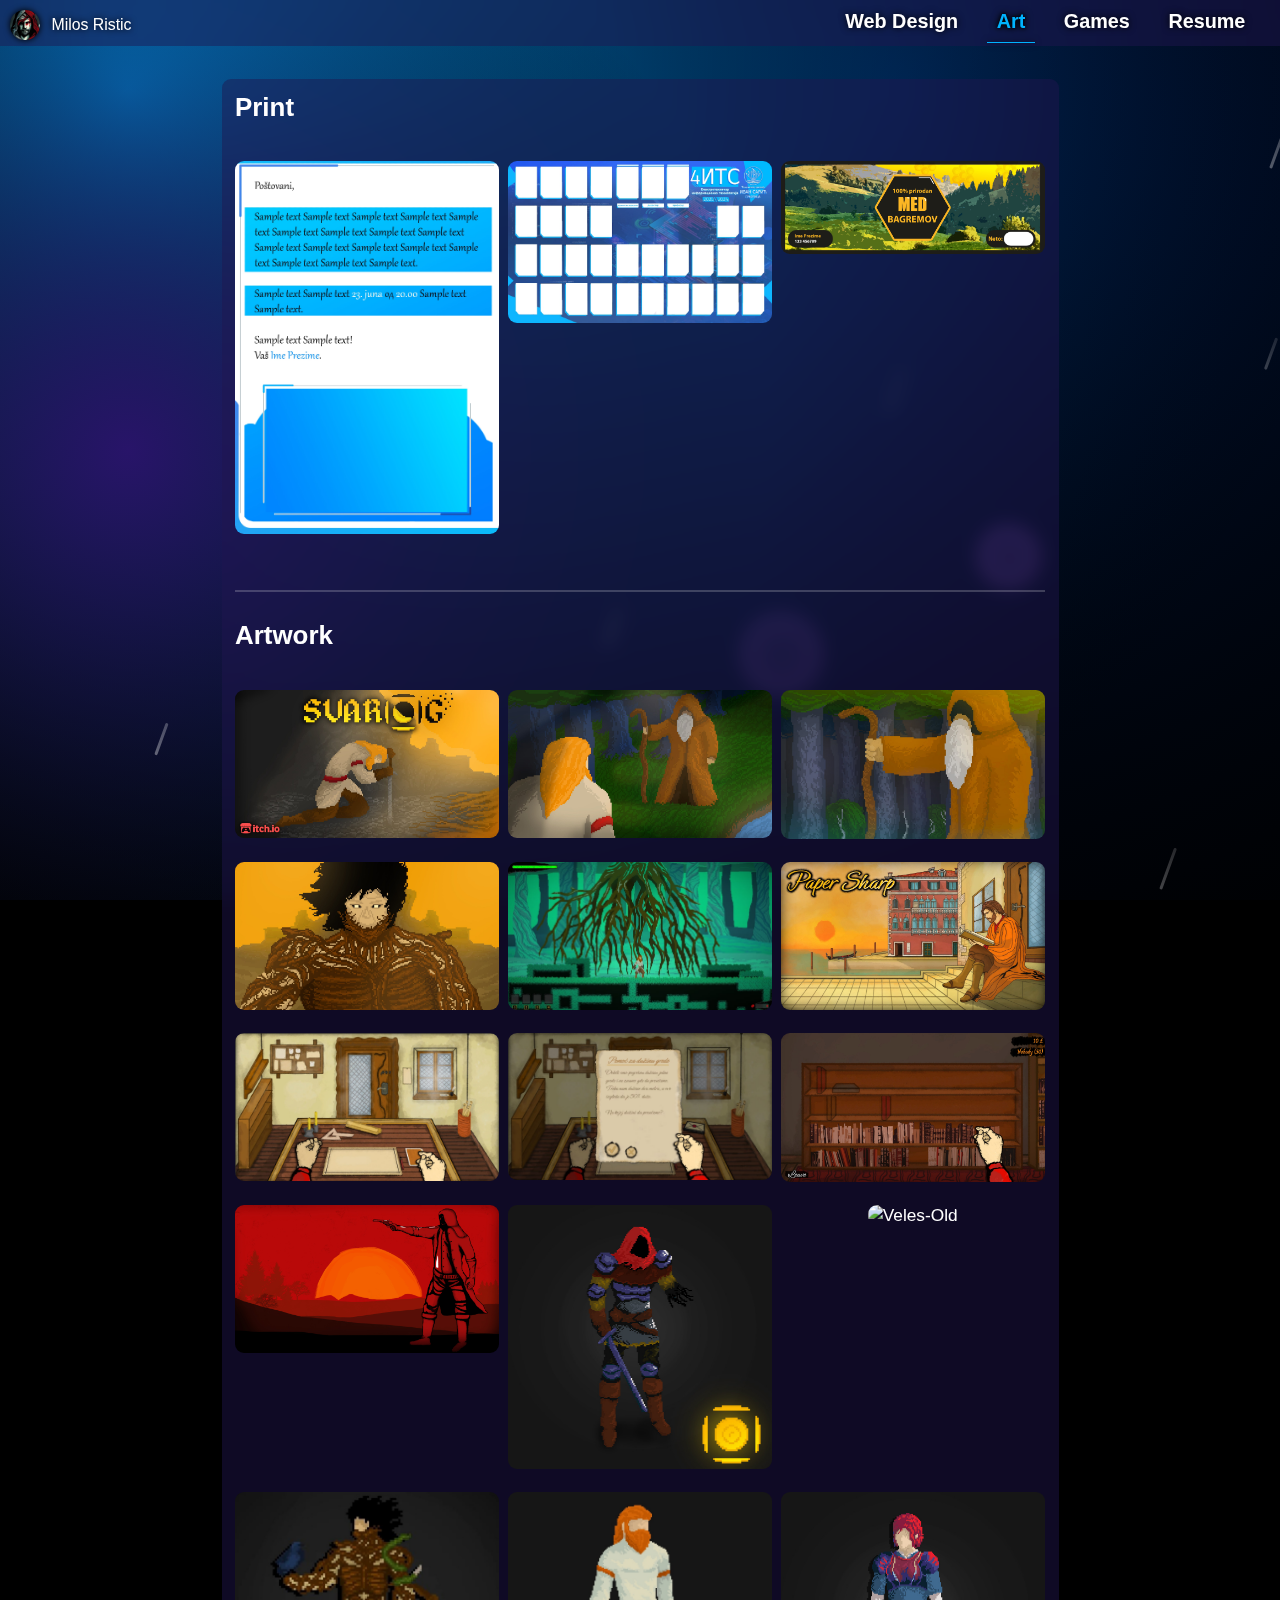
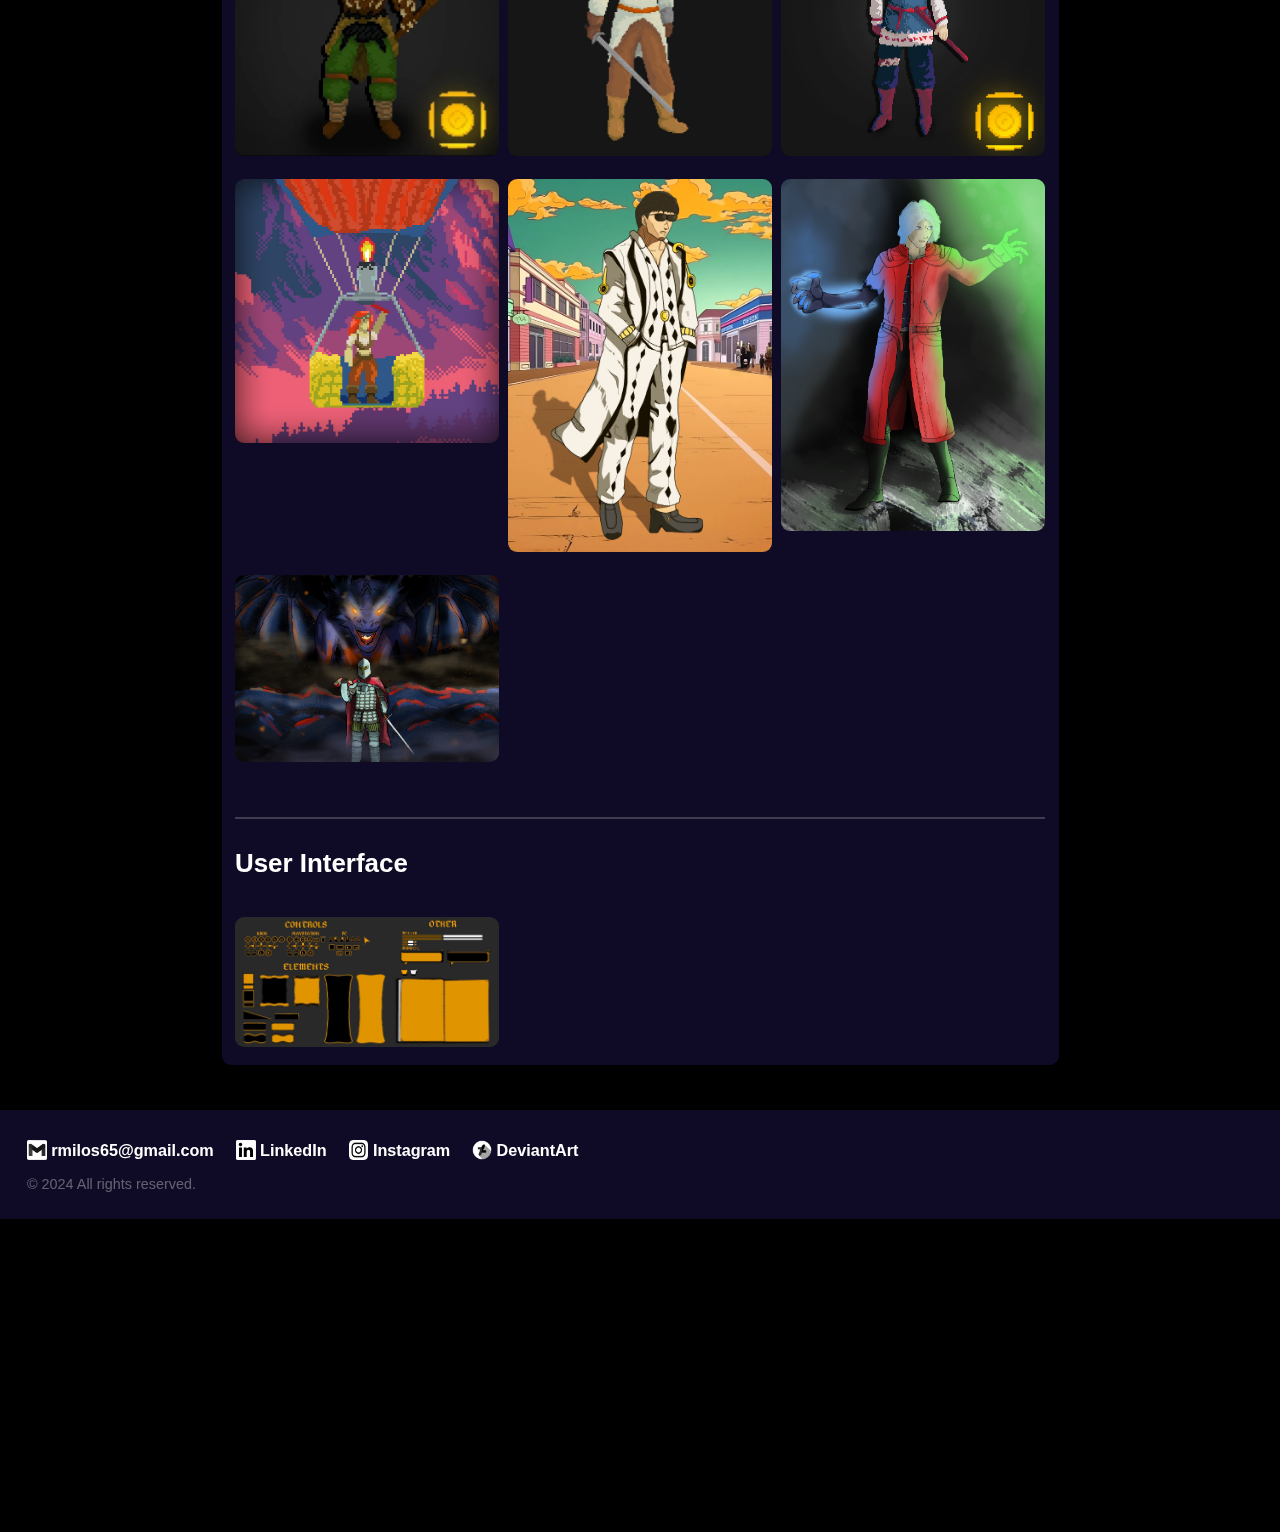
==== Art.html @ a003f444 "Added Delarah artwork" ====
<!DOCTYPE html>
<html lang="en">
<head>
    <meta charset="UTF-8">
    <meta name="viewport" content="width=device-width, initial-scale=1.0,maximum-scale=1.0",content="width=1000">
    <title>Milos Ristic - Art</title>
    <link rel="shortcut icon" href="Images/LogoRound.png" /> 
    <link href="Style.css" rel="stylesheet">
    <script src="https://ajax.googleapis.com/ajax/libs/jquery/3.7.1/jquery.min.js"></script>
</head>
<body>
    
    <div id="bg">
        <canvas></canvas>
        <canvas></canvas>
        <canvas></canvas>
    </div>

    <div class="menu">
        <ul>
            <a href="WebDesign.html"><li>Web Design</li></a>
            <a href="Art.html"><li id="selected">Art</li></a>
            <a href="Games.html"><li>Games</li></a>
            <a href="index.html"><li>Resume</li></a>
        </ul>
    </div>

    <div class="nav-menu">
        <ul>
            <a href="WebDesign.html"><li>Web Design</li></a>
            <a href="Art.html"><li id="selected">Art</li></a>
            <a href="Games.html"><li>Games</li></a>
            <a href="index.html"><li>Resume</li></a>
        </ul>
    </div>
    
    <nav>
        <div class="nav-button" onclick="ToggleMenu()">
            <span></span>
            <span></span>
            <span></span>
        </div>
    </nav>
    
    <a href="index.html"><div class="logo"> 
        <img src="Images/Logo.jpg" alt="Logo">
        <p>Milos Ristic</p>
    </div></a>  

    <br><br>
    <div class="content">
        <h2> Print </h2>
        <ul>
        <li><img src="Images/Art/Print/Invitation.jpg" alt="Invitation" onclick="window.open(this.src, '_blank');"></li> 
        <li><img src="Images/Art/Print/Panel.jpg" alt="Panel" onclick="window.open(this.src, '_blank');"></li>
        <li><img src="Images/Art/Print/BagremovMed.jpg" alt="HoneySticker" onclick="window.open(this.src, '_blank');"></li>
        </ul>
        <br><br><hr><br>
        <h2> Artwork </h2>
        <ul>
            <li><img src="Images/Art/Artwork/SvarogCover.jpg" alt="SvarogCover" onclick="window.open(this.src, '_blank');"></li>
            <li><img src="Images/Art/Artwork/RiverSpiritEntrance.jpg" alt="RiverSpiritEntrance" onclick="window.open(this.src, '_blank');"></li>
            <li><img src="Images/Art/Artwork/RiverSpiritEntrance2.jpg" alt="RiverSpiritEntrance2" onclick="window.open(this.src, '_blank');"></li>
            <li><img src="Images/Art/Artwork/VelesArt.jpg" alt="VelesArt" onclick="window.open(this.src, '_blank');"></li>
            <li><img src="Images/Art/Artwork/Navia.jpg" alt="Navia" onclick="window.open(this.src, '_blank');"></li>
            <li><img src="Images/Art/Artwork/PaperSharpCover.jpg" alt="PaperSharpCover" onclick="window.open(this.src, '_blank');"></li>
            <li><img src="Images/Art/Artwork/Workshop.jpg" alt="Workshop" onclick="window.open(this.src, '_blank');"></li>
            <li><img src="Images/Art/Artwork/Letter.jpg" alt="Letter" onclick="window.open(this.src, '_blank');"></li>
            <li><img src="Images/Art/Artwork/Library.jpg" alt="Library" onclick="window.open(this.src, '_blank');"></li>
            <li><img src="Images/Art/Artwork/RDR2_Fanart.jpg" alt="RDR2_Fanart" onclick="window.open(this.src, '_blank');"></li>
            <li><img src="Images/Art/Artwork/WraithSword.jpg" alt="WraithSwordsman" onclick="window.open(this.src, '_blank');"></li>
            <li><img src="Images/Art/Artwork/Veles_Old.jpg" alt="Veles-Old" onclick="window.open(this.src, '_blank');"></li>
            <li><img src="Images/Art/Artwork/Veles.jpg" alt="Veles" onclick="window.open(this.src, '_blank');"></li>
            <li><img src="Images/Art/Artwork/Svend.jpg" alt="Svend" onclick="window.open(this.src, '_blank');"></li>
            <li><img src="Images/Art/Artwork/Vania.jpg" alt="Vania" onclick="window.open(this.src, '_blank');"></li>    
            <li><img src="Images/Art/Artwork/Delarah.jpg" alt="Delarah" onclick="window.open(this.src, '_blank');"></li>    
            <li><img src="Images/Art/Artwork/Jojo_Artstyle.jpg" alt="Jojo_Artstyle" onclick="window.open(this.src, '_blank');"></li>
            <li><img src="Images/Art/Artwork/DMC_Fanart.jpg" alt="DMC_Fanart" onclick="window.open(this.src, '_blank');"></li>
            <li><img src="Images/Art/Artwork/DragonKnight.jpg" alt="DMC_Fanart" onclick="window.open(this.src, '_blank');"></li>

        </ul>
        <br><br><hr><br>
        <!--
        <h2> Characters </h2>
        <ul>
        <li><img src="Images/Web/ParadiseView.jpg" alt="ParadiseView"></li>
        <li><img src="Images/Web/ParadiseView.jpg" alt="ParadiseView"></li>
        <li><img src="Images/Web/ParadiseView.jpg" alt="ParadiseView"></li>
        <li><img src="Images/Web/ParadiseView.jpg" alt="ParadiseView"></li>
        <li><img src="Images/Web/ParadiseView.jpg" alt="ParadiseView"></li>
        </ul>
        <br><br><hr><br>
        <h2> Props </h2>
        <ul>
        <li><img src="Images/Web/ParadiseView.jpg" alt="ParadiseView"></li>
        <li><img src="Images/Web/ParadiseView.jpg" alt="ParadiseView"></li>
        <li><img src="Images/Web/ParadiseView.jpg" alt="ParadiseView"></li>
        <li><img src="Images/Web/ParadiseView.jpg" alt="ParadiseView"></li>
        <li><img src="Images/Web/ParadiseView.jpg" alt="ParadiseView"></li>
        </ul>
        <br><br><hr><br>
        -->
        <h2> User Interface </h2>
        <ul>
            <li><img src="Images/Art/UserInterface/UIAssetPack.jpg" alt="UIAssetPack" onclick="window.open(this.src, '_blank');"></li>
        </ul>
    </div>

    <div class="footer">
        <p class="link"><a href="mailto:rmilos65@gmail.com;"><img src="Images/Links/Gmail.png">rmilos65@gmail.com</a></p>
        <p class="link"><a href="https://www.linkedin.com/in/milo%C5%A1-risti%C4%87-a61132242/" target="_blank"><img src="Images/Links/LinkedIn.png">LinkedIn</a></p>
        <p class="link"><a href="https://www.instagram.com/bloodassassin89/" target="_blank"><img src="Images/Links/Instagram.png">Instagram</a></p>
        <p class="link"><a href="https://www.deviantart.com/bloodassassin899" target="_blank"><img src="Images/Links/DeviantArt.png">DeviantArt</a></p>
        <br>
        <f style="opacity: 0.35;">© 2024 All rights reserved.</f>
    </div>

</body>
<script src="Logic.js"></script>
</html>
---- Style.css ----
body {
    background: rgb(0, 0, 0);

    padding: 0;
    margin: 0;

    overflow-y: scroll;
    overflow-x: hidden;

    zoom: 0.9;

    display: flex;
    flex-direction: column;
    min-height: 111vh;
}

:root {
    color-scheme: dark;
}


.menu{
    position: fixed;
    width: 100%;
    margin-top: 0;
    background-color: rgba(33, 22, 81, 0.462);
    backdrop-filter: blur(10px);
    height: 46.5px;
    z-index: 8;
}

.menu ul{
    margin: 0;
    list-style: none;
    margin-left: auto;
    margin-right: 10px;
    max-width: fit-content;
}

.menu li{
    display: inline-block;
    padding: 10px;
    margin-right: 15px;
    
    box-sizing: border-box;     
    border-bottom: solid 0px rgb(0, 179, 255);

    filter: drop-shadow(0px 0px 4px #000000);
    transition: 0.1s ease;
}

.menu li:hover{
    color:rgb(0, 179, 255);
    text-shadow: 0px 0px 4px #000000;
    border-bottom: solid 3px rgb(0, 179, 255);
    padding-bottom: 7px;
    filter: drop-shadow(0px 0px 15px #a4a4a4);
}

#selected{
    color:rgb(0, 179, 255);
    text-shadow: 0px 0px 4px #000000;
    padding-bottom: 9px;
    border-bottom: solid 1px rgb(0, 179, 255);
}

#selected:hover
{
    color:rgb(0, 179, 255);
    text-shadow: 0px 0px 4px #000000;
    border-bottom: solid 3px rgb(0, 179, 255);
    padding-bottom: 7px;
    filter: drop-shadow(0px 0px 10px #a4a4a4);
}

.nav-menu #selected{
    border: none;
    padding-bottom: 10px;
}

.nav-menu #selected:hover{
    padding-bottom: 10px;
}

.menu a{
    color: white;
    font-family: 'Segoe UI', Tahoma, Geneva, Verdana, sans-serif;
    font-weight: bold;
    font-size: 20px;
}

/* BACKGROUND */
#bg {
	position: fixed;
	top: 0;
	left: 0;
	width: 100%;
	height: 100%;
	z-index: -1;
}

#bg canvas {
	position: absolute;
	top: 0;
	left: 0;
	width: 100%;
	height: 100%;
}

.logo{
    display: block;
    position: fixed;
    top:10px;
    left:10px;
    z-index: 9;
}

.logo:hover{
    filter: drop-shadow(0px 0px 30px #a4a4a4);
    cursor: pointer;
}

.logo img{
    width: 30px;
    border-radius: 50%;
    vertical-align: middle;
    filter: drop-shadow(0px 0px 3px #000000);
}

.logo p{
    display: inline;
    vertical-align: middle;
    position: relative;
    left: 8px;
    color: white;
    font-family: 'Segoe UI', Tahoma, Geneva, Verdana, sans-serif;
    filter: drop-shadow(0px 0px 3px #000000);
}

.nav-menu{
    position: fixed;
    overflow: hidden;
    top: 46.7px;
    transform: translate(100vw);
    width: 1px;
    background-color: rgba(33, 22, 81, 0.462);
    backdrop-filter: blur(10px);
    height: 200px;
    width: 200px;
    padding-right: 100px;
    transition: 0.3s ease;
    border-bottom-left-radius: 10%;
    margin-left: 100%;
    z-index: 10;
}

.nav-menu.active{
    transform: translateX(-250px);
    visibility: visible;
}

.nav-menu ul{
    margin: 0;
    list-style: none;
    margin-left: auto;
    max-width: fit-content;
    margin-left: -30px;
}

.nav-menu li{
    padding: 10px;
    padding-left: 20px;
    padding-right: 20px;
    filter: drop-shadow(0px 0px 4px #000000);
    width: 100%;
}

.nav-menu li:hover{
    color:rgb(0, 179, 255);
    text-shadow: 0px 0px 4px #000000;
    filter: drop-shadow(0px 0px 15px #ffffff);
}

.nav-menu a{
    color: white;
    font-family: 'Segoe UI', Tahoma, Geneva, Verdana, sans-serif;
    font-weight: bold;
    font-size: 20px;
    text-decoration: none;
}

.nav-button{
    visibility: visible;
    height: 35px;
    width: 30px;
    position:fixed;
    top:6px;
    right: 10px;
    cursor: pointer;
    z-index: 11;
}

.nav-button span{
    display: block;
    height: 3px;
    width: 100%;
    background-color: white;
    border-radius: 25px;
    position: absolute;
    top:50%;
    left:50%;
    transform: translate(-50%, -50%);
    transition: 0.3s ease;
}

.nav-button span:nth-child(1)
{
    top:25%;
}

.nav-button span:nth-child(3)
{
    top:75%;
}

.nav-button.active span:nth-child(1)
{
    top:50%;
    transform: translate(-50%,-50%) rotate(45deg);
}

.nav-button.active span:nth-child(2)
{
    opacity: 0;
}

.nav-button.active span:nth-child(3)
{
    top:50%;
    transform: translate(-50%,-50%) rotate(-45deg);
}

.content
{
    display: block;
    max-width: 94.5%;
    font-size: larger;
    font-family: 'Segoe UI', Tahoma, Geneva, Verdana, sans-serif;
    text-align: center;
    margin-top: 50px;
    margin-bottom: 50px;
    padding: 15px;
    margin-left: auto;
    margin-right: auto;
    width: 900px;
    color:white;
    background-color: rgba(33, 22, 81, 0.462);
    backdrop-filter: blur(10px);
    border-radius: 10px;
}

.content img{
    margin-top: 20px;
    max-width: 100%;
    border-radius: 10px;
}

.smallScale{
    width: 50%;
}

.content h2{
    margin-top: 0px;
    text-align: left;
}

.content p{
    text-align: left;
}

.content a{
    color: rgb(0, 179, 255);
}

.content ul{
    margin: 0;
    padding: 0;
    list-style: none;
    display:grid;
    grid-template-columns: repeat(3, 1fr);
    column-gap: 10px;
}

.content li img{
    width: 290px;
    transition: transform 0.2s;
    cursor: pointer;
}

.content li img:hover{
    z-index: 5;
    transform: scale(1.1);
    filter: drop-shadow(0px 0px 20px #000000);
}

.content li img:not(:hover) {
    z-index: 0;
    transition: transform 0.1s;
}

hr{
    opacity: 0.2;
    background-color: rgb(255, 255, 255);
    border: none;
    height: 2px;
}

.footer
{
    font-family: 'Segoe UI', Tahoma, Geneva, Verdana, sans-serif;
    color:white;
    background-color: rgba(33, 22, 81, 0.462);
    backdrop-filter: blur(10px);
    padding: 30px;
    padding-top: 15px;
    margin-top: auto;
}

.link a{
    color:white;
    text-decoration: 0px;
    font-weight: bold;
}

.link img{
    width: 22px;
    vertical-align: bottom;
    margin-right: 5px;
}

.link{
    vertical-align: middle;
    display: inline-block;
    margin-right: 20px;
    font-size: 18px;
}

.link a:hover{
    color: rgb(0, 179, 255);
    filter: drop-shadow(0px 0px 15px #a4a4a4);
}

.profile{
    max-width: 94.5%;
    height: 210px;
    font-size: larger;
    font-family: 'Segoe UI', Tahoma, Geneva, Verdana, sans-serif;
    text-align: center;
    margin-top: 50px;
    margin-bottom: 50px;
    padding: 15px;
    margin-left: auto;
    margin-right: auto;
    width: 900px;
    color:white;
    background-color: rgba(33, 22, 81, 0.462);
    backdrop-filter: blur(10px);
    border-radius: 10px;
}

.profilePicture{
    border-radius: 100%;
    width: 300px;

    filter: drop-shadow(0px 0px 30px #00000081);
}

.profile h1{
    font-weight: bold;
    font-size: 45px;
    filter: drop-shadow(0px 0px 30px #000000);
}

.profile div{
    position: relative;
    top: 50px;
}

.profile .link{
    font-size: 21px;
    position: absolute;
    left: 16px;
    top: 176px;
    z-index: 10;
}

.profile .link img{
    width: 27px;
}

.profile .link a:hover{
    filter: drop-shadow(0px 0px 10px #ffffff4f);
}

a{
    overflow-wrap: break-word;
}

body{
    background: rgb(15,131,217);
    background: linear-gradient(168deg, rgba(15,131,217,1) 0%, rgba(54,40,207,1) 7%, rgba(50,36,191,1) 11%, rgba(24,11,91,1) 42%, rgba(17,4,65,1) 55%);
}

#bg{
    display: none;
}

/* RESPONSIVE */
@media only screen and (min-width: 0px) {
    /* For Thin Phones: */
    .menu ul{visibility: hidden;}
    .nav-button{visibility: visible;}
    .menu{zoom: 1.2;}
    .nav-menu{zoom: 1.2;}
    .nav-button{zoom: 1.2;}
    .logo{zoom: 1.2;}
    .link{
        vertical-align: middle;
        display: flex;
        margin-right: 0px;
    }
    .content ul{
        grid-template-columns: repeat(1, 1fr);
        column-gap: 6px;
    }
    .content li img{
        width: 100%;
    }
    .profile .link{top: 0px;}
    .content li img:hover{
        z-index: 1;
        transform: scale(1);
        filter: none;
    }


}

@media only screen and (min-width: 600px) {
    /* For Phones: */
    .menu ul{visibility: hidden;}
    .nav-button{visibility: visible;}
    .menu{zoom: 1.2;}
    .nav-menu{zoom: 1.2;}
    .nav-button{zoom: 1.2;}
    .logo{zoom: 1.2;}
    .link{
        vertical-align: middle;
        display: flex;
        margin-right: 0px;
    }
    .content ul{
        grid-template-columns: repeat(2, 1fr);
        column-gap: 6px;
    }
    .profile .link{top: 176px;}
    .content li img:hover{
        z-index: 1;
        transform: scale(1);
        filter: none;
    }



}

@media only screen and (min-width: 768px) {
    /* For Computers: */
    .menu ul{visibility: visible;}
    .nav-button{transition: 0s; visibility: hidden;}
    .nav-menu{transition: 0s; visibility: hidden;}
    .nav-menu.active{transition: 0s; visibility: hidden;}
    .nav-button span{transition: 0s;}
    .menu{zoom: 1.1;}
    .nav-menu{zoom: 1.1;}
    .nav-button{zoom: 1.1;}
    .logo{zoom: 1.1;}
    .link{
        vertical-align: middle;
        display: inline-block;
        margin-right: 20px;
    }
    .content ul{
        grid-template-columns: repeat(3, 1fr);
        column-gap: 10px;
    }
    .profile .link{top: 176px;}
    .content li img:hover{
        z-index: 5;
        transform: scale(1.1);
        filter: drop-shadow(0px 0px 20px #000000);
    }

}

@media (any-pointer: fine) {
    #bg{display:flex;}
    body{background: black}
}
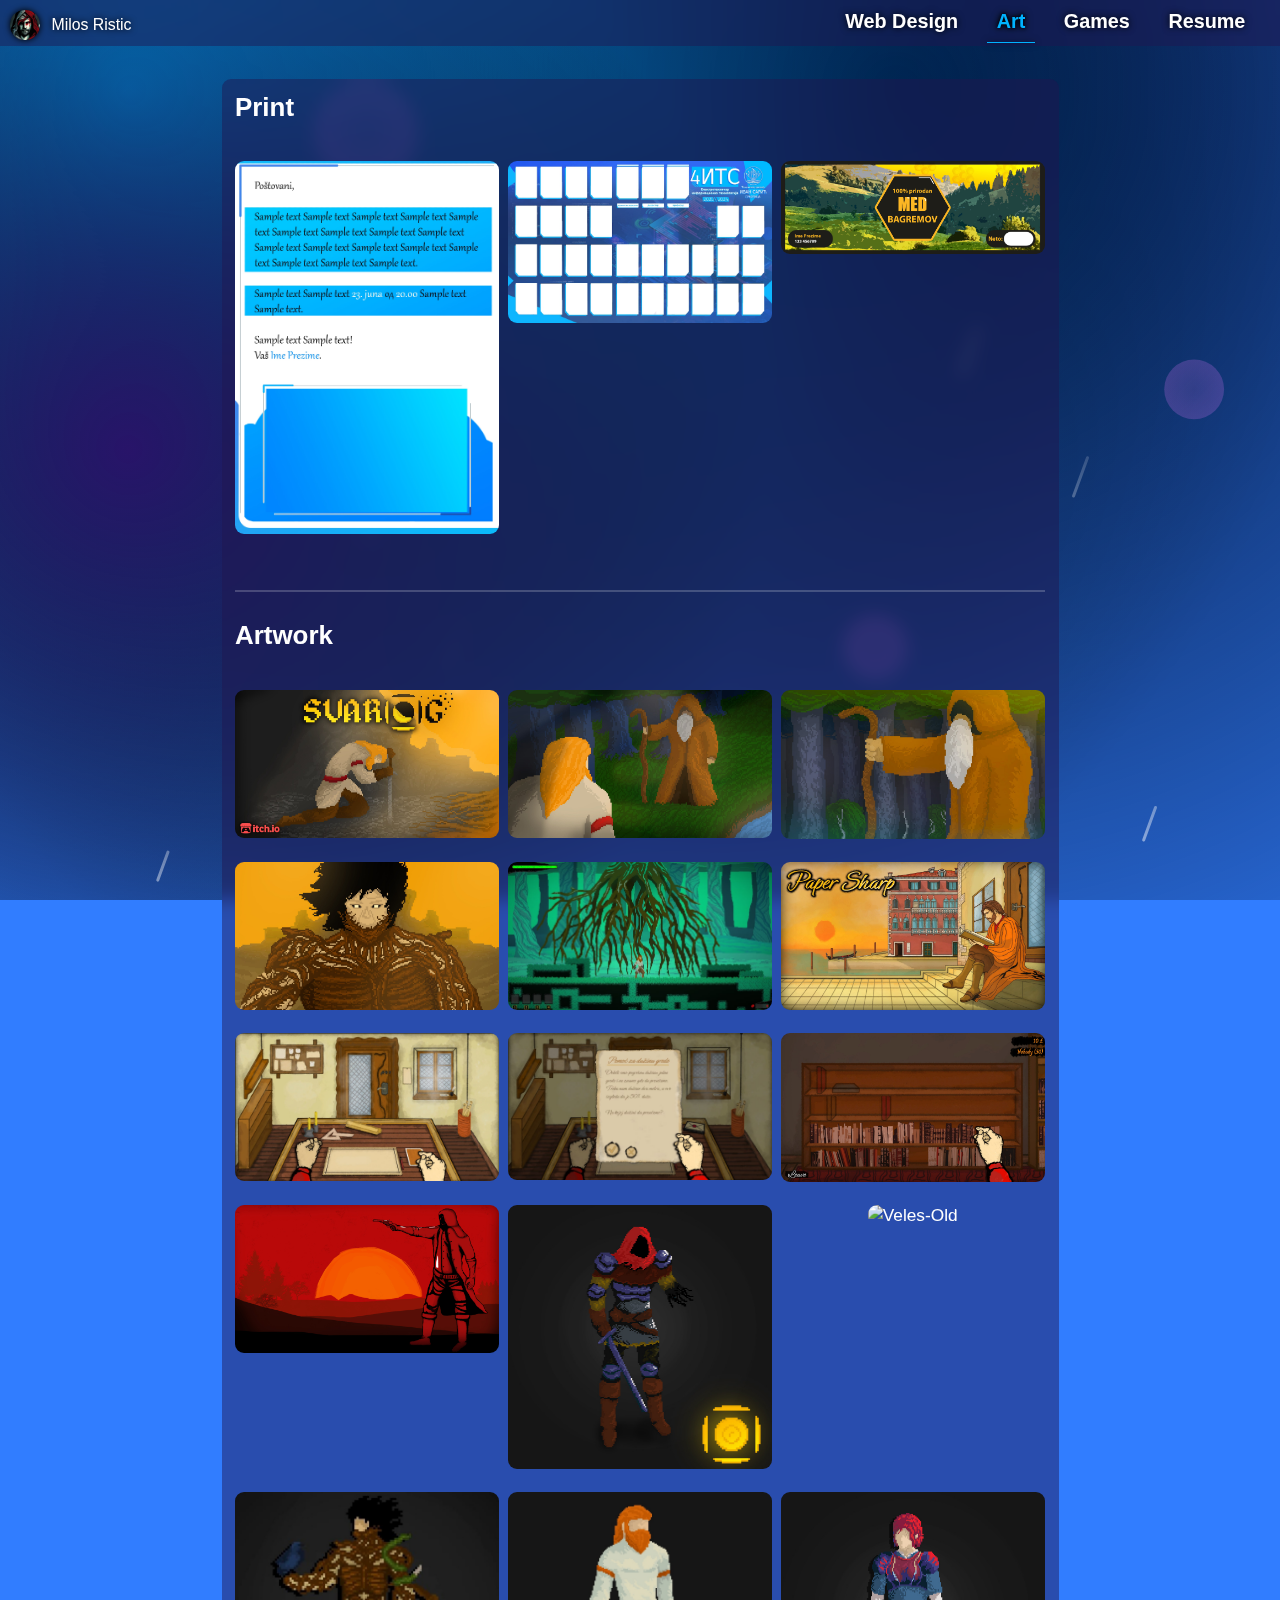
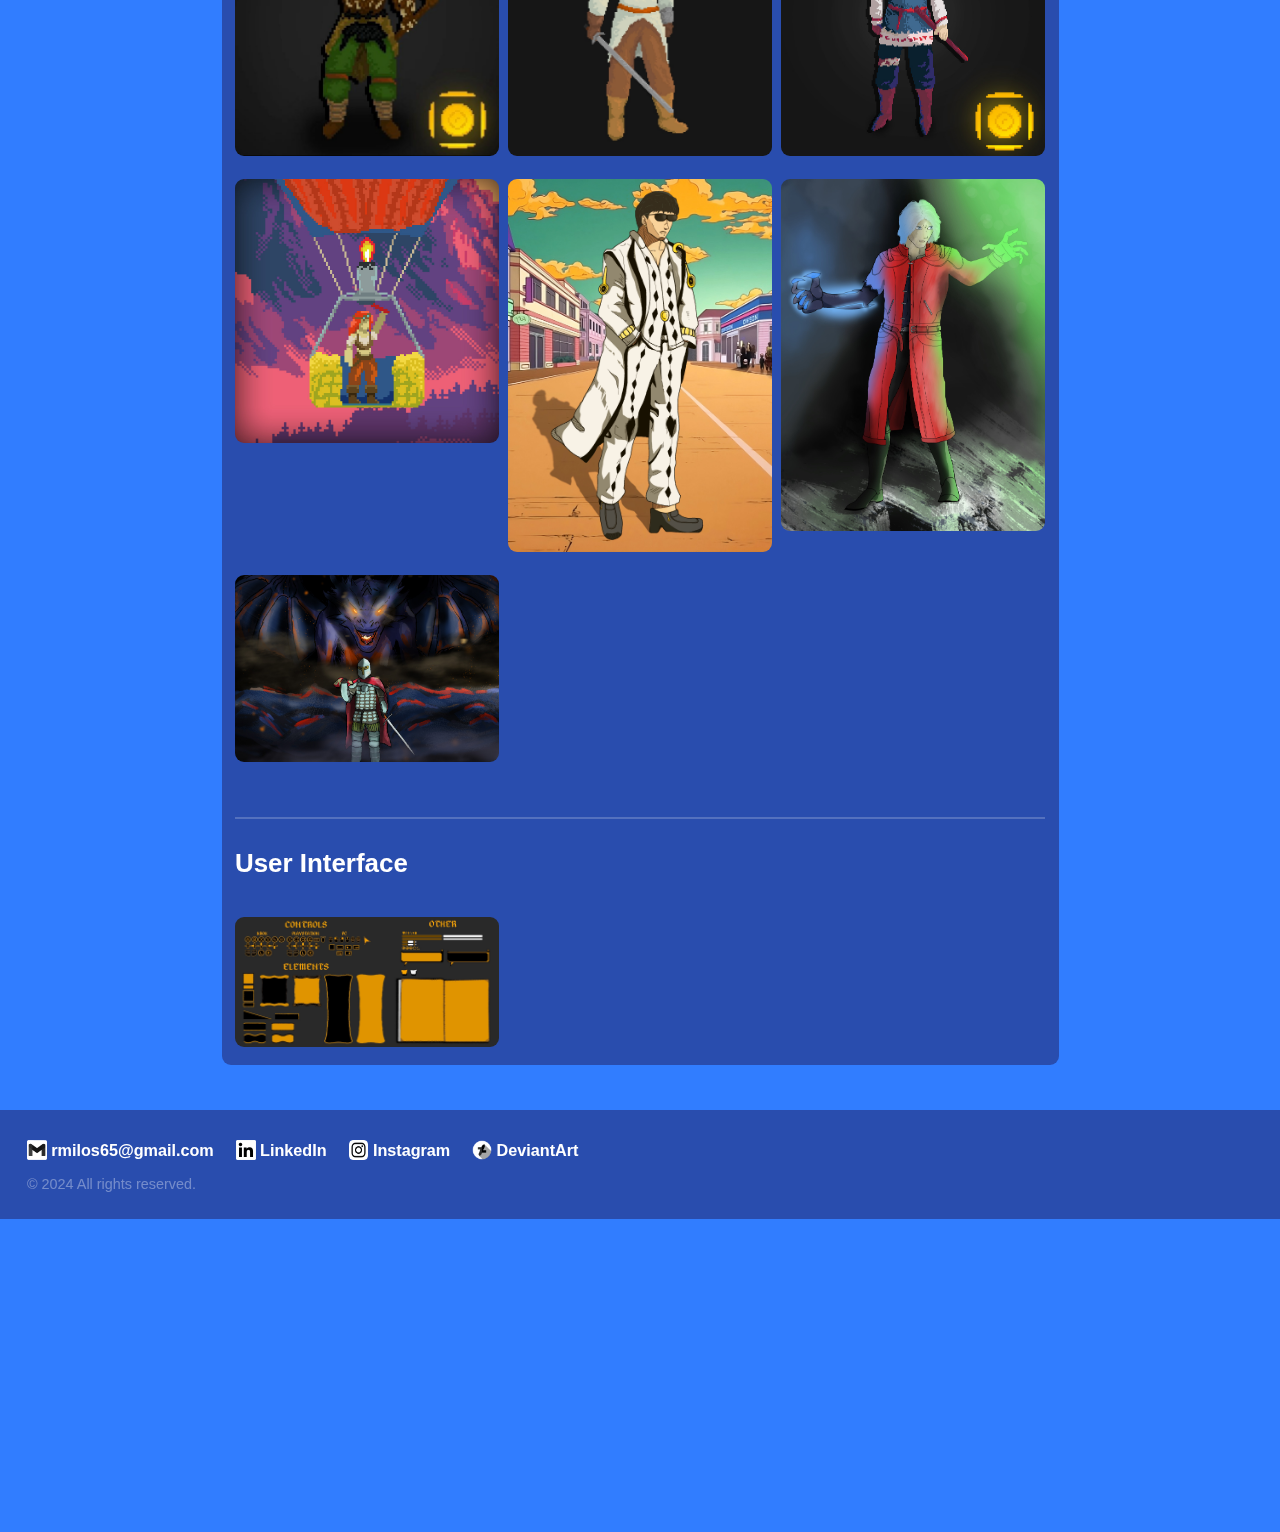
==== commit ccb4f675: "Fixed university diploma name" ====
--- a/Art.html
+++ b/Art.html
@@ -1,120 +1,120 @@
-<!DOCTYPE html>
-<html lang="en">
-<head>
-    <meta charset="UTF-8">
-    <meta name="viewport" content="width=device-width, initial-scale=1.0,maximum-scale=1.0",content="width=1000">
-    <title>Milos Ristic - Art</title>
-    <link rel="shortcut icon" href="Images/LogoRound.png" /> 
-    <link href="Style.css" rel="stylesheet">
-    <script src="https://ajax.googleapis.com/ajax/libs/jquery/3.7.1/jquery.min.js"></script>
-</head>
-<body>
-    
-    <div id="bg">
-        <canvas></canvas>
-        <canvas></canvas>
-        <canvas></canvas>
-    </div>
-
-    <div class="menu">
-        <ul>
-            <a href="WebDesign.html"><li>Web Design</li></a>
-            <a href="Art.html"><li id="selected">Art</li></a>
-            <a href="Games.html"><li>Games</li></a>
-            <a href="index.html"><li>Resume</li></a>
-        </ul>
-    </div>
-
-    <div class="nav-menu">
-        <ul>
-            <a href="WebDesign.html"><li>Web Design</li></a>
-            <a href="Art.html"><li id="selected">Art</li></a>
-            <a href="Games.html"><li>Games</li></a>
-            <a href="index.html"><li>Resume</li></a>
-        </ul>
-    </div>
-    
-    <nav>
-        <div class="nav-button" onclick="ToggleMenu()">
-            <span></span>
-            <span></span>
-            <span></span>
-        </div>
-    </nav>
-    
-    <a href="index.html"><div class="logo"> 
-        <img src="Images/Logo.jpg" alt="Logo">
-        <p>Milos Ristic</p>
-    </div></a>  
-
-    <br><br>
-    <div class="content">
-        <h2> Print </h2>
-        <ul>
-        <li><img src="Images/Art/Print/Invitation.jpg" alt="Invitation" onclick="window.open(this.src, '_blank');"></li> 
-        <li><img src="Images/Art/Print/Panel.jpg" alt="Panel" onclick="window.open(this.src, '_blank');"></li>
-        <li><img src="Images/Art/Print/BagremovMed.jpg" alt="HoneySticker" onclick="window.open(this.src, '_blank');"></li>
-        </ul>
-        <br><br><hr><br>
-        <h2> Artwork </h2>
-        <ul>
-            <li><img src="Images/Art/Artwork/SvarogCover.jpg" alt="SvarogCover" onclick="window.open(this.src, '_blank');"></li>
-            <li><img src="Images/Art/Artwork/RiverSpiritEntrance.jpg" alt="RiverSpiritEntrance" onclick="window.open(this.src, '_blank');"></li>
-            <li><img src="Images/Art/Artwork/RiverSpiritEntrance2.jpg" alt="RiverSpiritEntrance2" onclick="window.open(this.src, '_blank');"></li>
-            <li><img src="Images/Art/Artwork/VelesArt.jpg" alt="VelesArt" onclick="window.open(this.src, '_blank');"></li>
-            <li><img src="Images/Art/Artwork/Navia.jpg" alt="Navia" onclick="window.open(this.src, '_blank');"></li>
-            <li><img src="Images/Art/Artwork/PaperSharpCover.jpg" alt="PaperSharpCover" onclick="window.open(this.src, '_blank');"></li>
-            <li><img src="Images/Art/Artwork/Workshop.jpg" alt="Workshop" onclick="window.open(this.src, '_blank');"></li>
-            <li><img src="Images/Art/Artwork/Letter.jpg" alt="Letter" onclick="window.open(this.src, '_blank');"></li>
-            <li><img src="Images/Art/Artwork/Library.jpg" alt="Library" onclick="window.open(this.src, '_blank');"></li>
-            <li><img src="Images/Art/Artwork/RDR2_Fanart.jpg" alt="RDR2_Fanart" onclick="window.open(this.src, '_blank');"></li>
-            <li><img src="Images/Art/Artwork/WraithSword.jpg" alt="WraithSwordsman" onclick="window.open(this.src, '_blank');"></li>
-            <li><img src="Images/Art/Artwork/Veles_Old.jpg" alt="Veles-Old" onclick="window.open(this.src, '_blank');"></li>
-            <li><img src="Images/Art/Artwork/Veles.jpg" alt="Veles" onclick="window.open(this.src, '_blank');"></li>
-            <li><img src="Images/Art/Artwork/Svend.jpg" alt="Svend" onclick="window.open(this.src, '_blank');"></li>
-            <li><img src="Images/Art/Artwork/Vania.jpg" alt="Vania" onclick="window.open(this.src, '_blank');"></li>    
-            <li><img src="Images/Art/Artwork/Delarah.jpg" alt="Delarah" onclick="window.open(this.src, '_blank');"></li>    
-            <li><img src="Images/Art/Artwork/Jojo_Artstyle.jpg" alt="Jojo_Artstyle" onclick="window.open(this.src, '_blank');"></li>
-            <li><img src="Images/Art/Artwork/DMC_Fanart.jpg" alt="DMC_Fanart" onclick="window.open(this.src, '_blank');"></li>
-            <li><img src="Images/Art/Artwork/DragonKnight.jpg" alt="DMC_Fanart" onclick="window.open(this.src, '_blank');"></li>
-
-        </ul>
-        <br><br><hr><br>
-        <!--
-        <h2> Characters </h2>
-        <ul>
-        <li><img src="Images/Web/ParadiseView.jpg" alt="ParadiseView"></li>
-        <li><img src="Images/Web/ParadiseView.jpg" alt="ParadiseView"></li>
-        <li><img src="Images/Web/ParadiseView.jpg" alt="ParadiseView"></li>
-        <li><img src="Images/Web/ParadiseView.jpg" alt="ParadiseView"></li>
-        <li><img src="Images/Web/ParadiseView.jpg" alt="ParadiseView"></li>
-        </ul>
-        <br><br><hr><br>
-        <h2> Props </h2>
-        <ul>
-        <li><img src="Images/Web/ParadiseView.jpg" alt="ParadiseView"></li>
-        <li><img src="Images/Web/ParadiseView.jpg" alt="ParadiseView"></li>
-        <li><img src="Images/Web/ParadiseView.jpg" alt="ParadiseView"></li>
-        <li><img src="Images/Web/ParadiseView.jpg" alt="ParadiseView"></li>
-        <li><img src="Images/Web/ParadiseView.jpg" alt="ParadiseView"></li>
-        </ul>
-        <br><br><hr><br>
-        -->
-        <h2> User Interface </h2>
-        <ul>
-            <li><img src="Images/Art/UserInterface/UIAssetPack.jpg" alt="UIAssetPack" onclick="window.open(this.src, '_blank');"></li>
-        </ul>
-    </div>
-
-    <div class="footer">
-        <p class="link"><a href="mailto:rmilos65@gmail.com;"><img src="Images/Links/Gmail.png">rmilos65@gmail.com</a></p>
-        <p class="link"><a href="https://www.linkedin.com/in/milo%C5%A1-risti%C4%87-a61132242/" target="_blank"><img src="Images/Links/LinkedIn.png">LinkedIn</a></p>
-        <p class="link"><a href="https://www.instagram.com/bloodassassin89/" target="_blank"><img src="Images/Links/Instagram.png">Instagram</a></p>
-        <p class="link"><a href="https://www.deviantart.com/bloodassassin899" target="_blank"><img src="Images/Links/DeviantArt.png">DeviantArt</a></p>
-        <br>
-        <f style="opacity: 0.35;">© 2024 All rights reserved.</f>
-    </div>
-
-</body>
-<script src="Logic.js"></script>
+<!DOCTYPE html>
+<html lang="en">
+<head>
+    <meta charset="UTF-8">
+    <meta name="viewport" content="width=device-width, initial-scale=1.0,maximum-scale=1.0",content="width=1000">
+    <title>Milos Ristic - Art</title>
+    <link rel="shortcut icon" href="Images/LogoRound.png" /> 
+    <link href="Style.css" rel="stylesheet">
+    <script src="https://ajax.googleapis.com/ajax/libs/jquery/3.7.1/jquery.min.js"></script>
+</head>
+<body>
+    
+    <div id="bg">
+        <canvas></canvas>
+        <canvas></canvas>
+        <canvas></canvas>
+    </div>
+
+    <div class="menu">
+        <ul>
+            <a href="WebDesign.html"><li>Web Design</li></a>
+            <a href="Art.html"><li id="selected">Art</li></a>
+            <a href="Games.html"><li>Games</li></a>
+            <a href="index.html"><li>Resume</li></a>
+        </ul>
+    </div>
+
+    <div class="nav-menu">
+        <ul>
+            <a href="WebDesign.html"><li>Web Design</li></a>
+            <a href="Art.html"><li id="selected">Art</li></a>
+            <a href="Games.html"><li>Games</li></a>
+            <a href="index.html"><li>Resume</li></a>
+        </ul>
+    </div>
+    
+    <nav>
+        <div class="nav-button" onclick="ToggleMenu()">
+            <span></span>
+            <span></span>
+            <span></span>
+        </div>
+    </nav>
+    
+    <a href="index.html"><div class="logo"> 
+        <img src="Images/Logo.jpg" alt="Logo">
+        <p>Milos Ristic</p>
+    </div></a>  
+
+    <br><br>
+    <div class="content">
+        <h2> Print </h2>
+        <ul>
+        <li><img src="Images/Art/Print/Invitation.jpg" alt="Invitation" onclick="window.open(this.src, '_blank');"></li> 
+        <li><img src="Images/Art/Print/Panel.jpg" alt="Panel" onclick="window.open(this.src, '_blank');"></li>
+        <li><img src="Images/Art/Print/BagremovMed.jpg" alt="HoneySticker" onclick="window.open(this.src, '_blank');"></li>
+        </ul>
+        <br><br><hr><br>
+        <h2> Artwork </h2>
+        <ul>
+            <li><img src="Images/Art/Artwork/SvarogCover.jpg" alt="SvarogCover" onclick="window.open(this.src, '_blank');"></li>
+            <li><img src="Images/Art/Artwork/RiverSpiritEntrance.jpg" alt="RiverSpiritEntrance" onclick="window.open(this.src, '_blank');"></li>
+            <li><img src="Images/Art/Artwork/RiverSpiritEntrance2.jpg" alt="RiverSpiritEntrance2" onclick="window.open(this.src, '_blank');"></li>
+            <li><img src="Images/Art/Artwork/VelesArt.jpg" alt="VelesArt" onclick="window.open(this.src, '_blank');"></li>
+            <li><img src="Images/Art/Artwork/Navia.jpg" alt="Navia" onclick="window.open(this.src, '_blank');"></li>
+            <li><img src="Images/Art/Artwork/PaperSharpCover.jpg" alt="PaperSharpCover" onclick="window.open(this.src, '_blank');"></li>
+            <li><img src="Images/Art/Artwork/Workshop.jpg" alt="Workshop" onclick="window.open(this.src, '_blank');"></li>
+            <li><img src="Images/Art/Artwork/Letter.jpg" alt="Letter" onclick="window.open(this.src, '_blank');"></li>
+            <li><img src="Images/Art/Artwork/Library.jpg" alt="Library" onclick="window.open(this.src, '_blank');"></li>
+            <li><img src="Images/Art/Artwork/RDR2_Fanart.jpg" alt="RDR2_Fanart" onclick="window.open(this.src, '_blank');"></li>
+            <li><img src="Images/Art/Artwork/WraithSword.jpg" alt="WraithSwordsman" onclick="window.open(this.src, '_blank');"></li>
+            <li><img src="Images/Art/Artwork/Veles_Old.jpg" alt="Veles-Old" onclick="window.open(this.src, '_blank');"></li>
+            <li><img src="Images/Art/Artwork/Veles.jpg" alt="Veles" onclick="window.open(this.src, '_blank');"></li>
+            <li><img src="Images/Art/Artwork/Svend.jpg" alt="Svend" onclick="window.open(this.src, '_blank');"></li>
+            <li><img src="Images/Art/Artwork/Vania.jpg" alt="Vania" onclick="window.open(this.src, '_blank');"></li>    
+            <li><img src="Images/Art/Artwork/Delarah.jpg" alt="Delarah" onclick="window.open(this.src, '_blank');"></li>    
+            <li><img src="Images/Art/Artwork/Jojo_Artstyle.jpg" alt="Jojo_Artstyle" onclick="window.open(this.src, '_blank');"></li>
+            <li><img src="Images/Art/Artwork/DMC_Fanart.jpg" alt="DMC_Fanart" onclick="window.open(this.src, '_blank');"></li>
+            <li><img src="Images/Art/Artwork/DragonKnight.jpg" alt="DMC_Fanart" onclick="window.open(this.src, '_blank');"></li>
+
+        </ul>
+        <br><br><hr><br>
+        <!--
+        <h2> Characters </h2>
+        <ul>
+        <li><img src="Images/Web/ParadiseView.jpg" alt="ParadiseView"></li>
+        <li><img src="Images/Web/ParadiseView.jpg" alt="ParadiseView"></li>
+        <li><img src="Images/Web/ParadiseView.jpg" alt="ParadiseView"></li>
+        <li><img src="Images/Web/ParadiseView.jpg" alt="ParadiseView"></li>
+        <li><img src="Images/Web/ParadiseView.jpg" alt="ParadiseView"></li>
+        </ul>
+        <br><br><hr><br>
+        <h2> Props </h2>
+        <ul>
+        <li><img src="Images/Web/ParadiseView.jpg" alt="ParadiseView"></li>
+        <li><img src="Images/Web/ParadiseView.jpg" alt="ParadiseView"></li>
+        <li><img src="Images/Web/ParadiseView.jpg" alt="ParadiseView"></li>
+        <li><img src="Images/Web/ParadiseView.jpg" alt="ParadiseView"></li>
+        <li><img src="Images/Web/ParadiseView.jpg" alt="ParadiseView"></li>
+        </ul>
+        <br><br><hr><br>
+        -->
+        <h2> User Interface </h2>
+        <ul>
+            <li><img src="Images/Art/UserInterface/UIAssetPack.jpg" alt="UIAssetPack" onclick="window.open(this.src, '_blank');"></li>
+        </ul>
+    </div>
+
+    <div class="footer">
+        <p class="link"><a href="mailto:rmilos65@gmail.com;"><img src="Images/Links/Gmail.png">rmilos65@gmail.com</a></p>
+        <p class="link"><a href="https://www.linkedin.com/in/milo%C5%A1-risti%C4%87-a61132242/" target="_blank"><img src="Images/Links/LinkedIn.png">LinkedIn</a></p>
+        <p class="link"><a href="https://www.instagram.com/bloodassassin89/" target="_blank"><img src="Images/Links/Instagram.png">Instagram</a></p>
+        <p class="link"><a href="https://www.deviantart.com/bloodassassin899" target="_blank"><img src="Images/Links/DeviantArt.png">DeviantArt</a></p>
+        <br>
+        <f style="opacity: 0.35;">© 2024 All rights reserved.</f>
+    </div>
+
+</body>
+<script src="Logic.js"></script>
 </html>--- a/Style.css
+++ b/Style.css
@@ -1,510 +1,510 @@
-body {
-    background: rgb(0, 0, 0);
-
-    padding: 0;
-    margin: 0;
-
-    overflow-y: scroll;
-    overflow-x: hidden;
-
-    zoom: 0.9;
-
-    display: flex;
-    flex-direction: column;
-    min-height: 111vh;
-}
-
-:root {
-    color-scheme: dark;
-}
-
-
-.menu{
-    position: fixed;
-    width: 100%;
-    margin-top: 0;
-    background-color: rgba(33, 22, 81, 0.462);
-    backdrop-filter: blur(10px);
-    height: 46.5px;
-    z-index: 8;
-}
-
-.menu ul{
-    margin: 0;
-    list-style: none;
-    margin-left: auto;
-    margin-right: 10px;
-    max-width: fit-content;
-}
-
-.menu li{
-    display: inline-block;
-    padding: 10px;
-    margin-right: 15px;
-    
-    box-sizing: border-box;     
-    border-bottom: solid 0px rgb(0, 179, 255);
-
-    filter: drop-shadow(0px 0px 4px #000000);
-    transition: 0.1s ease;
-}
-
-.menu li:hover{
-    color:rgb(0, 179, 255);
-    text-shadow: 0px 0px 4px #000000;
-    border-bottom: solid 3px rgb(0, 179, 255);
-    padding-bottom: 7px;
-    filter: drop-shadow(0px 0px 15px #a4a4a4);
-}
-
-#selected{
-    color:rgb(0, 179, 255);
-    text-shadow: 0px 0px 4px #000000;
-    padding-bottom: 9px;
-    border-bottom: solid 1px rgb(0, 179, 255);
-}
-
-#selected:hover
-{
-    color:rgb(0, 179, 255);
-    text-shadow: 0px 0px 4px #000000;
-    border-bottom: solid 3px rgb(0, 179, 255);
-    padding-bottom: 7px;
-    filter: drop-shadow(0px 0px 10px #a4a4a4);
-}
-
-.nav-menu #selected{
-    border: none;
-    padding-bottom: 10px;
-}
-
-.nav-menu #selected:hover{
-    padding-bottom: 10px;
-}
-
-.menu a{
-    color: white;
-    font-family: 'Segoe UI', Tahoma, Geneva, Verdana, sans-serif;
-    font-weight: bold;
-    font-size: 20px;
-}
-
-/* BACKGROUND */
-#bg {
-	position: fixed;
-	top: 0;
-	left: 0;
-	width: 100%;
-	height: 100%;
-	z-index: -1;
-}
-
-#bg canvas {
-	position: absolute;
-	top: 0;
-	left: 0;
-	width: 100%;
-	height: 100%;
-}
-
-.logo{
-    display: block;
-    position: fixed;
-    top:10px;
-    left:10px;
-    z-index: 9;
-}
-
-.logo:hover{
-    filter: drop-shadow(0px 0px 30px #a4a4a4);
-    cursor: pointer;
-}
-
-.logo img{
-    width: 30px;
-    border-radius: 50%;
-    vertical-align: middle;
-    filter: drop-shadow(0px 0px 3px #000000);
-}
-
-.logo p{
-    display: inline;
-    vertical-align: middle;
-    position: relative;
-    left: 8px;
-    color: white;
-    font-family: 'Segoe UI', Tahoma, Geneva, Verdana, sans-serif;
-    filter: drop-shadow(0px 0px 3px #000000);
-}
-
-.nav-menu{
-    position: fixed;
-    overflow: hidden;
-    top: 46.7px;
-    transform: translate(100vw);
-    width: 1px;
-    background-color: rgba(33, 22, 81, 0.462);
-    backdrop-filter: blur(10px);
-    height: 200px;
-    width: 200px;
-    padding-right: 100px;
-    transition: 0.3s ease;
-    border-bottom-left-radius: 10%;
-    margin-left: 100%;
-    z-index: 10;
-}
-
-.nav-menu.active{
-    transform: translateX(-250px);
-    visibility: visible;
-}
-
-.nav-menu ul{
-    margin: 0;
-    list-style: none;
-    margin-left: auto;
-    max-width: fit-content;
-    margin-left: -30px;
-}
-
-.nav-menu li{
-    padding: 10px;
-    padding-left: 20px;
-    padding-right: 20px;
-    filter: drop-shadow(0px 0px 4px #000000);
-    width: 100%;
-}
-
-.nav-menu li:hover{
-    color:rgb(0, 179, 255);
-    text-shadow: 0px 0px 4px #000000;
-    filter: drop-shadow(0px 0px 15px #ffffff);
-}
-
-.nav-menu a{
-    color: white;
-    font-family: 'Segoe UI', Tahoma, Geneva, Verdana, sans-serif;
-    font-weight: bold;
-    font-size: 20px;
-    text-decoration: none;
-}
-
-.nav-button{
-    visibility: visible;
-    height: 35px;
-    width: 30px;
-    position:fixed;
-    top:6px;
-    right: 10px;
-    cursor: pointer;
-    z-index: 11;
-}
-
-.nav-button span{
-    display: block;
-    height: 3px;
-    width: 100%;
-    background-color: white;
-    border-radius: 25px;
-    position: absolute;
-    top:50%;
-    left:50%;
-    transform: translate(-50%, -50%);
-    transition: 0.3s ease;
-}
-
-.nav-button span:nth-child(1)
-{
-    top:25%;
-}
-
-.nav-button span:nth-child(3)
-{
-    top:75%;
-}
-
-.nav-button.active span:nth-child(1)
-{
-    top:50%;
-    transform: translate(-50%,-50%) rotate(45deg);
-}
-
-.nav-button.active span:nth-child(2)
-{
-    opacity: 0;
-}
-
-.nav-button.active span:nth-child(3)
-{
-    top:50%;
-    transform: translate(-50%,-50%) rotate(-45deg);
-}
-
-.content
-{
-    display: block;
-    max-width: 94.5%;
-    font-size: larger;
-    font-family: 'Segoe UI', Tahoma, Geneva, Verdana, sans-serif;
-    text-align: center;
-    margin-top: 50px;
-    margin-bottom: 50px;
-    padding: 15px;
-    margin-left: auto;
-    margin-right: auto;
-    width: 900px;
-    color:white;
-    background-color: rgba(33, 22, 81, 0.462);
-    backdrop-filter: blur(10px);
-    border-radius: 10px;
-}
-
-.content img{
-    margin-top: 20px;
-    max-width: 100%;
-    border-radius: 10px;
-}
-
-.smallScale{
-    width: 50%;
-}
-
-.content h2{
-    margin-top: 0px;
-    text-align: left;
-}
-
-.content p{
-    text-align: left;
-}
-
-.content a{
-    color: rgb(0, 179, 255);
-}
-
-.content ul{
-    margin: 0;
-    padding: 0;
-    list-style: none;
-    display:grid;
-    grid-template-columns: repeat(3, 1fr);
-    column-gap: 10px;
-}
-
-.content li img{
-    width: 290px;
-    transition: transform 0.2s;
-    cursor: pointer;
-}
-
-.content li img:hover{
-    z-index: 5;
-    transform: scale(1.1);
-    filter: drop-shadow(0px 0px 20px #000000);
-}
-
-.content li img:not(:hover) {
-    z-index: 0;
-    transition: transform 0.1s;
-}
-
-hr{
-    opacity: 0.2;
-    background-color: rgb(255, 255, 255);
-    border: none;
-    height: 2px;
-}
-
-.footer
-{
-    font-family: 'Segoe UI', Tahoma, Geneva, Verdana, sans-serif;
-    color:white;
-    background-color: rgba(33, 22, 81, 0.462);
-    backdrop-filter: blur(10px);
-    padding: 30px;
-    padding-top: 15px;
-    margin-top: auto;
-}
-
-.link a{
-    color:white;
-    text-decoration: 0px;
-    font-weight: bold;
-}
-
-.link img{
-    width: 22px;
-    vertical-align: bottom;
-    margin-right: 5px;
-}
-
-.link{
-    vertical-align: middle;
-    display: inline-block;
-    margin-right: 20px;
-    font-size: 18px;
-}
-
-.link a:hover{
-    color: rgb(0, 179, 255);
-    filter: drop-shadow(0px 0px 15px #a4a4a4);
-}
-
-.profile{
-    max-width: 94.5%;
-    height: 210px;
-    font-size: larger;
-    font-family: 'Segoe UI', Tahoma, Geneva, Verdana, sans-serif;
-    text-align: center;
-    margin-top: 50px;
-    margin-bottom: 50px;
-    padding: 15px;
-    margin-left: auto;
-    margin-right: auto;
-    width: 900px;
-    color:white;
-    background-color: rgba(33, 22, 81, 0.462);
-    backdrop-filter: blur(10px);
-    border-radius: 10px;
-}
-
-.profilePicture{
-    border-radius: 100%;
-    width: 300px;
-
-    filter: drop-shadow(0px 0px 30px #00000081);
-}
-
-.profile h1{
-    font-weight: bold;
-    font-size: 45px;
-    filter: drop-shadow(0px 0px 30px #000000);
-}
-
-.profile div{
-    position: relative;
-    top: 50px;
-}
-
-.profile .link{
-    font-size: 21px;
-    position: absolute;
-    left: 16px;
-    top: 176px;
-    z-index: 10;
-}
-
-.profile .link img{
-    width: 27px;
-}
-
-.profile .link a:hover{
-    filter: drop-shadow(0px 0px 10px #ffffff4f);
-}
-
-a{
-    overflow-wrap: break-word;
-}
-
-body{
-    background: rgb(15,131,217);
-    background: linear-gradient(168deg, rgba(15,131,217,1) 0%, rgba(54,40,207,1) 7%, rgba(50,36,191,1) 11%, rgba(24,11,91,1) 42%, rgba(17,4,65,1) 55%);
-}
-
-#bg{
-    display: none;
-}
-
-/* RESPONSIVE */
-@media only screen and (min-width: 0px) {
-    /* For Thin Phones: */
-    .menu ul{visibility: hidden;}
-    .nav-button{visibility: visible;}
-    .menu{zoom: 1.2;}
-    .nav-menu{zoom: 1.2;}
-    .nav-button{zoom: 1.2;}
-    .logo{zoom: 1.2;}
-    .link{
-        vertical-align: middle;
-        display: flex;
-        margin-right: 0px;
-    }
-    .content ul{
-        grid-template-columns: repeat(1, 1fr);
-        column-gap: 6px;
-    }
-    .content li img{
-        width: 100%;
-    }
-    .profile .link{top: 0px;}
-    .content li img:hover{
-        z-index: 1;
-        transform: scale(1);
-        filter: none;
-    }
-
-
-}
-
-@media only screen and (min-width: 600px) {
-    /* For Phones: */
-    .menu ul{visibility: hidden;}
-    .nav-button{visibility: visible;}
-    .menu{zoom: 1.2;}
-    .nav-menu{zoom: 1.2;}
-    .nav-button{zoom: 1.2;}
-    .logo{zoom: 1.2;}
-    .link{
-        vertical-align: middle;
-        display: flex;
-        margin-right: 0px;
-    }
-    .content ul{
-        grid-template-columns: repeat(2, 1fr);
-        column-gap: 6px;
-    }
-    .profile .link{top: 176px;}
-    .content li img:hover{
-        z-index: 1;
-        transform: scale(1);
-        filter: none;
-    }
-
-
-
-}
-
-@media only screen and (min-width: 768px) {
-    /* For Computers: */
-    .menu ul{visibility: visible;}
-    .nav-button{transition: 0s; visibility: hidden;}
-    .nav-menu{transition: 0s; visibility: hidden;}
-    .nav-menu.active{transition: 0s; visibility: hidden;}
-    .nav-button span{transition: 0s;}
-    .menu{zoom: 1.1;}
-    .nav-menu{zoom: 1.1;}
-    .nav-button{zoom: 1.1;}
-    .logo{zoom: 1.1;}
-    .link{
-        vertical-align: middle;
-        display: inline-block;
-        margin-right: 20px;
-    }
-    .content ul{
-        grid-template-columns: repeat(3, 1fr);
-        column-gap: 10px;
-    }
-    .profile .link{top: 176px;}
-    .content li img:hover{
-        z-index: 5;
-        transform: scale(1.1);
-        filter: drop-shadow(0px 0px 20px #000000);
-    }
-
-}
-
-@media (any-pointer: fine) {
-    #bg{display:flex;}
-    body{background: black}
-}
-
+body {
+    background: rgb(0, 0, 0);
+
+    padding: 0;
+    margin: 0;
+
+    overflow-y: scroll;
+    overflow-x: hidden;
+
+    zoom: 0.9;
+
+    display: flex;
+    flex-direction: column;
+    min-height: 111vh;
+}
+
+:root {
+    color-scheme: dark;
+}
+
+
+.menu{
+    position: fixed;
+    width: 100%;
+    margin-top: 0;
+    background-color: rgba(33, 22, 81, 0.462);
+    backdrop-filter: blur(10px);
+    height: 46.5px;
+    z-index: 8;
+}
+
+.menu ul{
+    margin: 0;
+    list-style: none;
+    margin-left: auto;
+    margin-right: 10px;
+    max-width: fit-content;
+}
+
+.menu li{
+    display: inline-block;
+    padding: 10px;
+    margin-right: 15px;
+    
+    box-sizing: border-box;     
+    border-bottom: solid 0px rgb(0, 179, 255);
+
+    filter: drop-shadow(0px 0px 4px #000000);
+    transition: 0.1s ease;
+}
+
+.menu li:hover{
+    color:rgb(0, 179, 255);
+    text-shadow: 0px 0px 4px #000000;
+    border-bottom: solid 3px rgb(0, 179, 255);
+    padding-bottom: 7px;
+    filter: drop-shadow(0px 0px 15px #a4a4a4);
+}
+
+#selected{
+    color:rgb(0, 179, 255);
+    text-shadow: 0px 0px 4px #000000;
+    padding-bottom: 9px;
+    border-bottom: solid 1px rgb(0, 179, 255);
+}
+
+#selected:hover
+{
+    color:rgb(0, 179, 255);
+    text-shadow: 0px 0px 4px #000000;
+    border-bottom: solid 3px rgb(0, 179, 255);
+    padding-bottom: 7px;
+    filter: drop-shadow(0px 0px 10px #a4a4a4);
+}
+
+.nav-menu #selected{
+    border: none;
+    padding-bottom: 10px;
+}
+
+.nav-menu #selected:hover{
+    padding-bottom: 10px;
+}
+
+.menu a{
+    color: white;
+    font-family: 'Segoe UI', Tahoma, Geneva, Verdana, sans-serif;
+    font-weight: bold;
+    font-size: 20px;
+}
+
+/* BACKGROUND */
+#bg {
+	position: fixed;
+	top: 0;
+	left: 0;
+	width: 100%;
+	height: 100%;
+	z-index: -1;
+}
+
+#bg canvas {
+	position: absolute;
+	top: 0;
+	left: 0;
+	width: 100%;
+	height: 100%;
+}
+
+.logo{
+    display: block;
+    position: fixed;
+    top:10px;
+    left:10px;
+    z-index: 9;
+}
+
+.logo:hover{
+    filter: drop-shadow(0px 0px 30px #a4a4a4);
+    cursor: pointer;
+}
+
+.logo img{
+    width: 30px;
+    border-radius: 50%;
+    vertical-align: middle;
+    filter: drop-shadow(0px 0px 3px #000000);
+}
+
+.logo p{
+    display: inline;
+    vertical-align: middle;
+    position: relative;
+    left: 8px;
+    color: white;
+    font-family: 'Segoe UI', Tahoma, Geneva, Verdana, sans-serif;
+    filter: drop-shadow(0px 0px 3px #000000);
+}
+
+.nav-menu{
+    position: fixed;
+    overflow: hidden;
+    top: 46.7px;
+    transform: translate(100vw);
+    width: 1px;
+    background-color: rgba(33, 22, 81, 0.462);
+    backdrop-filter: blur(10px);
+    height: 200px;
+    width: 200px;
+    padding-right: 100px;
+    transition: 0.3s ease;
+    border-bottom-left-radius: 10%;
+    margin-left: 100%;
+    z-index: 10;
+}
+
+.nav-menu.active{
+    transform: translateX(-250px);
+    visibility: visible;
+}
+
+.nav-menu ul{
+    margin: 0;
+    list-style: none;
+    margin-left: auto;
+    max-width: fit-content;
+    margin-left: -30px;
+}
+
+.nav-menu li{
+    padding: 10px;
+    padding-left: 20px;
+    padding-right: 20px;
+    filter: drop-shadow(0px 0px 4px #000000);
+    width: 100%;
+}
+
+.nav-menu li:hover{
+    color:rgb(0, 179, 255);
+    text-shadow: 0px 0px 4px #000000;
+    filter: drop-shadow(0px 0px 15px #ffffff);
+}
+
+.nav-menu a{
+    color: white;
+    font-family: 'Segoe UI', Tahoma, Geneva, Verdana, sans-serif;
+    font-weight: bold;
+    font-size: 20px;
+    text-decoration: none;
+}
+
+.nav-button{
+    visibility: visible;
+    height: 35px;
+    width: 30px;
+    position:fixed;
+    top:6px;
+    right: 10px;
+    cursor: pointer;
+    z-index: 11;
+}
+
+.nav-button span{
+    display: block;
+    height: 3px;
+    width: 100%;
+    background-color: white;
+    border-radius: 25px;
+    position: absolute;
+    top:50%;
+    left:50%;
+    transform: translate(-50%, -50%);
+    transition: 0.3s ease;
+}
+
+.nav-button span:nth-child(1)
+{
+    top:25%;
+}
+
+.nav-button span:nth-child(3)
+{
+    top:75%;
+}
+
+.nav-button.active span:nth-child(1)
+{
+    top:50%;
+    transform: translate(-50%,-50%) rotate(45deg);
+}
+
+.nav-button.active span:nth-child(2)
+{
+    opacity: 0;
+}
+
+.nav-button.active span:nth-child(3)
+{
+    top:50%;
+    transform: translate(-50%,-50%) rotate(-45deg);
+}
+
+.content
+{
+    display: block;
+    max-width: 94.5%;
+    font-size: larger;
+    font-family: 'Segoe UI', Tahoma, Geneva, Verdana, sans-serif;
+    text-align: center;
+    margin-top: 50px;
+    margin-bottom: 50px;
+    padding: 15px;
+    margin-left: auto;
+    margin-right: auto;
+    width: 900px;
+    color:white;
+    background-color: rgba(33, 22, 81, 0.462);
+    backdrop-filter: blur(10px);
+    border-radius: 10px;
+}
+
+.content img{
+    margin-top: 20px;
+    max-width: 100%;
+    border-radius: 10px;
+}
+
+.smallScale{
+    width: 50%;
+}
+
+.content h2{
+    margin-top: 0px;
+    text-align: left;
+}
+
+.content p{
+    text-align: left;
+}
+
+.content a{
+    color: rgb(0, 179, 255);
+}
+
+.content ul{
+    margin: 0;
+    padding: 0;
+    list-style: none;
+    display:grid;
+    grid-template-columns: repeat(3, 1fr);
+    column-gap: 10px;
+}
+
+.content li img{
+    width: 290px;
+    transition: transform 0.2s;
+    cursor: pointer;
+}
+
+.content li img:hover{
+    z-index: 5;
+    transform: scale(1.1);
+    filter: drop-shadow(0px 0px 20px #000000);
+}
+
+.content li img:not(:hover) {
+    z-index: 0;
+    transition: transform 0.1s;
+}
+
+hr{
+    opacity: 0.2;
+    background-color: rgb(255, 255, 255);
+    border: none;
+    height: 2px;
+}
+
+.footer
+{
+    font-family: 'Segoe UI', Tahoma, Geneva, Verdana, sans-serif;
+    color:white;
+    background-color: rgba(33, 22, 81, 0.462);
+    backdrop-filter: blur(10px);
+    padding: 30px;
+    padding-top: 15px;
+    margin-top: auto;
+}
+
+.link a{
+    color:white;
+    text-decoration: 0px;
+    font-weight: bold;
+}
+
+.link img{
+    width: 22px;
+    vertical-align: bottom;
+    margin-right: 5px;
+}
+
+.link{
+    vertical-align: middle;
+    display: inline-block;
+    margin-right: 20px;
+    font-size: 18px;
+}
+
+.link a:hover{
+    color: rgb(0, 179, 255);
+    filter: drop-shadow(0px 0px 15px #a4a4a4);
+}
+
+.profile{
+    max-width: 94.5%;
+    height: 210px;
+    font-size: larger;
+    font-family: 'Segoe UI', Tahoma, Geneva, Verdana, sans-serif;
+    text-align: center;
+    margin-top: 50px;
+    margin-bottom: 50px;
+    padding: 15px;
+    margin-left: auto;
+    margin-right: auto;
+    width: 900px;
+    color:white;
+    background-color: rgba(33, 22, 81, 0.462);
+    backdrop-filter: blur(10px);
+    border-radius: 10px;
+}
+
+.profilePicture{
+    border-radius: 100%;
+    width: 300px;
+
+    filter: drop-shadow(0px 0px 30px #00000081);
+}
+
+.profile h1{
+    font-weight: bold;
+    font-size: 45px;
+    filter: drop-shadow(0px 0px 30px #000000);
+}
+
+.profile div{
+    position: relative;
+    top: 50px;
+}
+
+.profile .link{
+    font-size: 21px;
+    position: absolute;
+    left: 16px;
+    top: 176px;
+    z-index: 10;
+}
+
+.profile .link img{
+    width: 27px;
+}
+
+.profile .link a:hover{
+    filter: drop-shadow(0px 0px 10px #ffffff4f);
+}
+
+a{
+    overflow-wrap: break-word;
+}
+
+body{
+    background: rgb(15,131,217);
+    background: linear-gradient(168deg, rgba(15,131,217,1) 0%, rgba(54,40,207,1) 7%, rgba(50,36,191,1) 11%, rgba(24,11,91,1) 42%, rgba(17,4,65,1) 55%);
+}
+
+#bg{
+    display: none;
+}
+
+/* RESPONSIVE */
+@media only screen and (min-width: 0px) {
+    /* For Thin Phones: */
+    .menu ul{visibility: hidden;}
+    .nav-button{visibility: visible;}
+    .menu{zoom: 1.2;}
+    .nav-menu{zoom: 1.2;}
+    .nav-button{zoom: 1.2;}
+    .logo{zoom: 1.2;}
+    .link{
+        vertical-align: middle;
+        display: flex;
+        margin-right: 0px;
+    }
+    .content ul{
+        grid-template-columns: repeat(1, 1fr);
+        column-gap: 6px;
+    }
+    .content li img{
+        width: 100%;
+    }
+    .profile .link{top: 0px;}
+    .content li img:hover{
+        z-index: 1;
+        transform: scale(1);
+        filter: none;
+    }
+
+
+}
+
+@media only screen and (min-width: 600px) {
+    /* For Phones: */
+    .menu ul{visibility: hidden;}
+    .nav-button{visibility: visible;}
+    .menu{zoom: 1.2;}
+    .nav-menu{zoom: 1.2;}
+    .nav-button{zoom: 1.2;}
+    .logo{zoom: 1.2;}
+    .link{
+        vertical-align: middle;
+        display: flex;
+        margin-right: 0px;
+    }
+    .content ul{
+        grid-template-columns: repeat(2, 1fr);
+        column-gap: 6px;
+    }
+    .profile .link{top: 176px;}
+    .content li img:hover{
+        z-index: 1;
+        transform: scale(1);
+        filter: none;
+    }
+
+
+
+}
+
+@media only screen and (min-width: 768px) {
+    /* For Computers: */
+    .menu ul{visibility: visible;}
+    .nav-button{transition: 0s; visibility: hidden;}
+    .nav-menu{transition: 0s; visibility: hidden;}
+    .nav-menu.active{transition: 0s; visibility: hidden;}
+    .nav-button span{transition: 0s;}
+    .menu{zoom: 1.1;}
+    .nav-menu{zoom: 1.1;}
+    .nav-button{zoom: 1.1;}
+    .logo{zoom: 1.1;}
+    .link{
+        vertical-align: middle;
+        display: inline-block;
+        margin-right: 20px;
+    }
+    .content ul{
+        grid-template-columns: repeat(3, 1fr);
+        column-gap: 10px;
+    }
+    .profile .link{top: 176px;}
+    .content li img:hover{
+        z-index: 5;
+        transform: scale(1.1);
+        filter: drop-shadow(0px 0px 20px #000000);
+    }
+
+}
+
+@media (any-pointer: fine) {
+    #bg{display:flex;}
+    body{background: rgb(49, 125, 255)}
+}
+
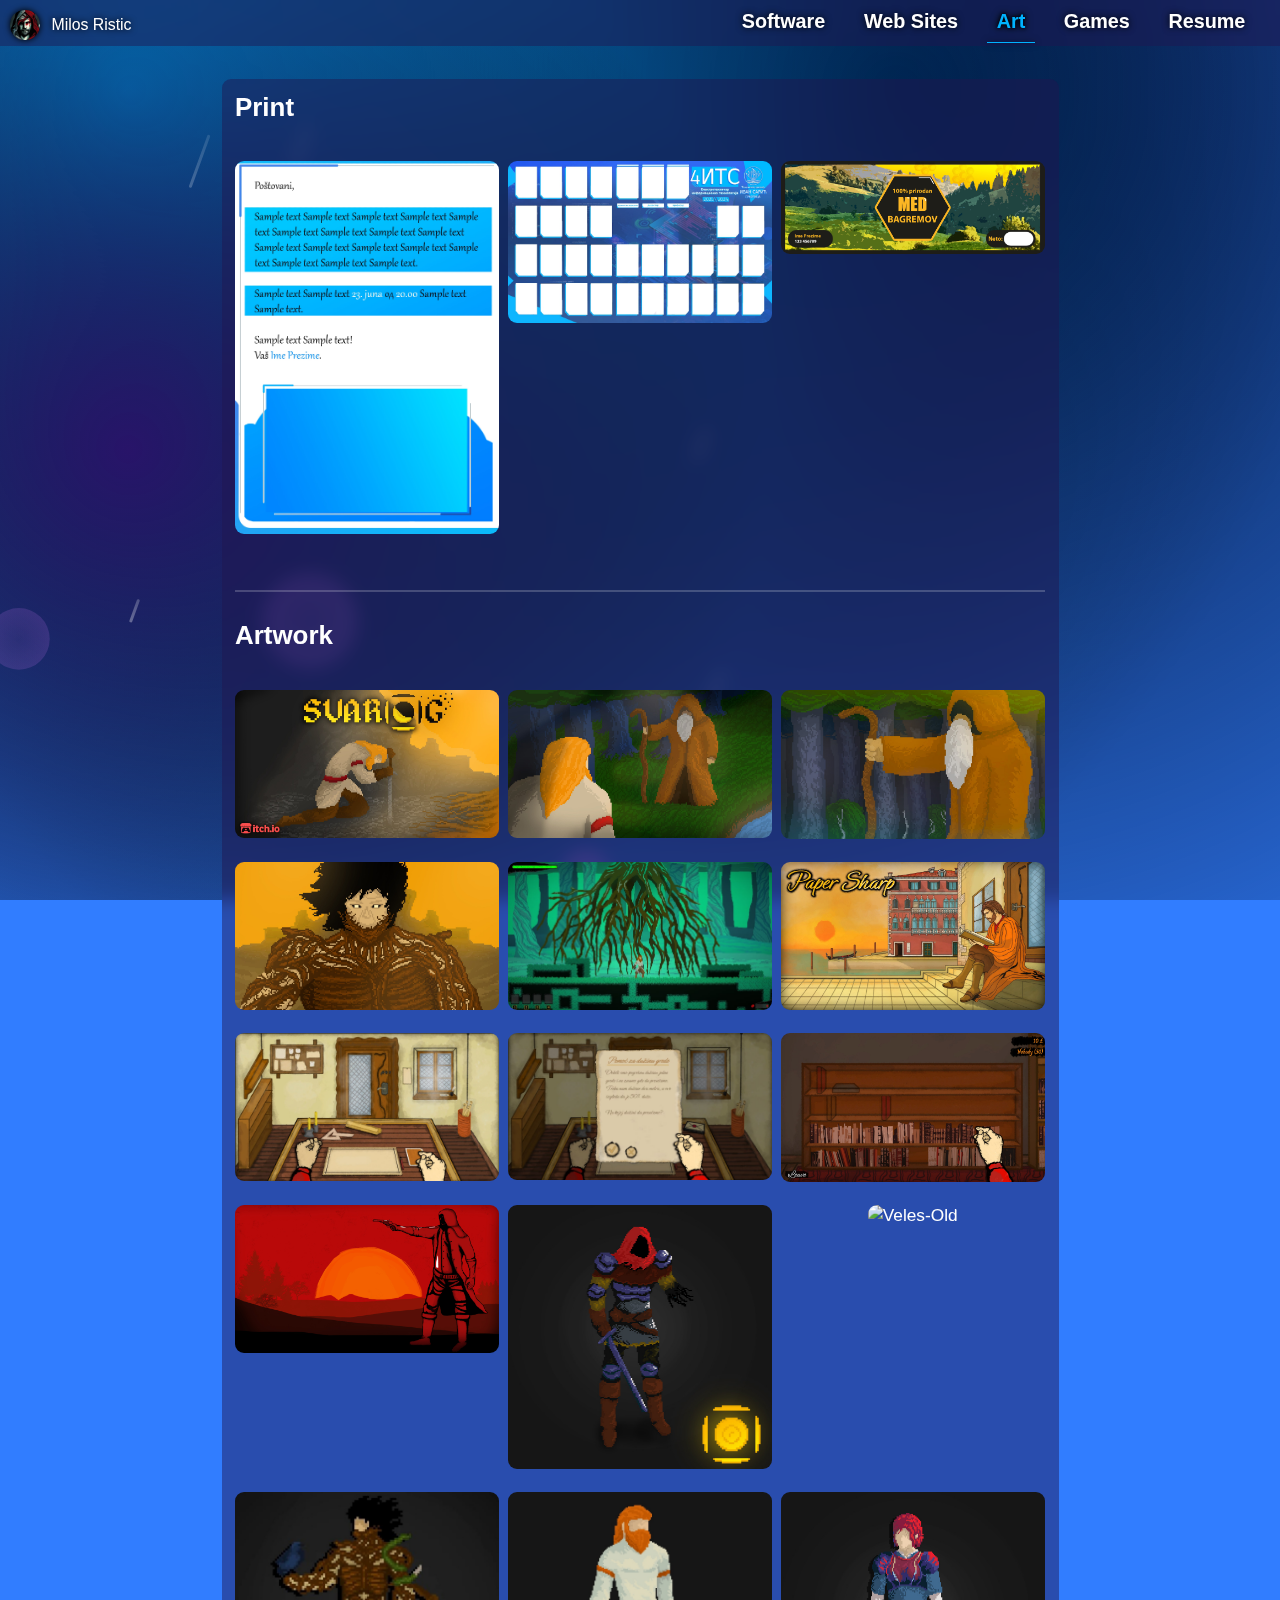
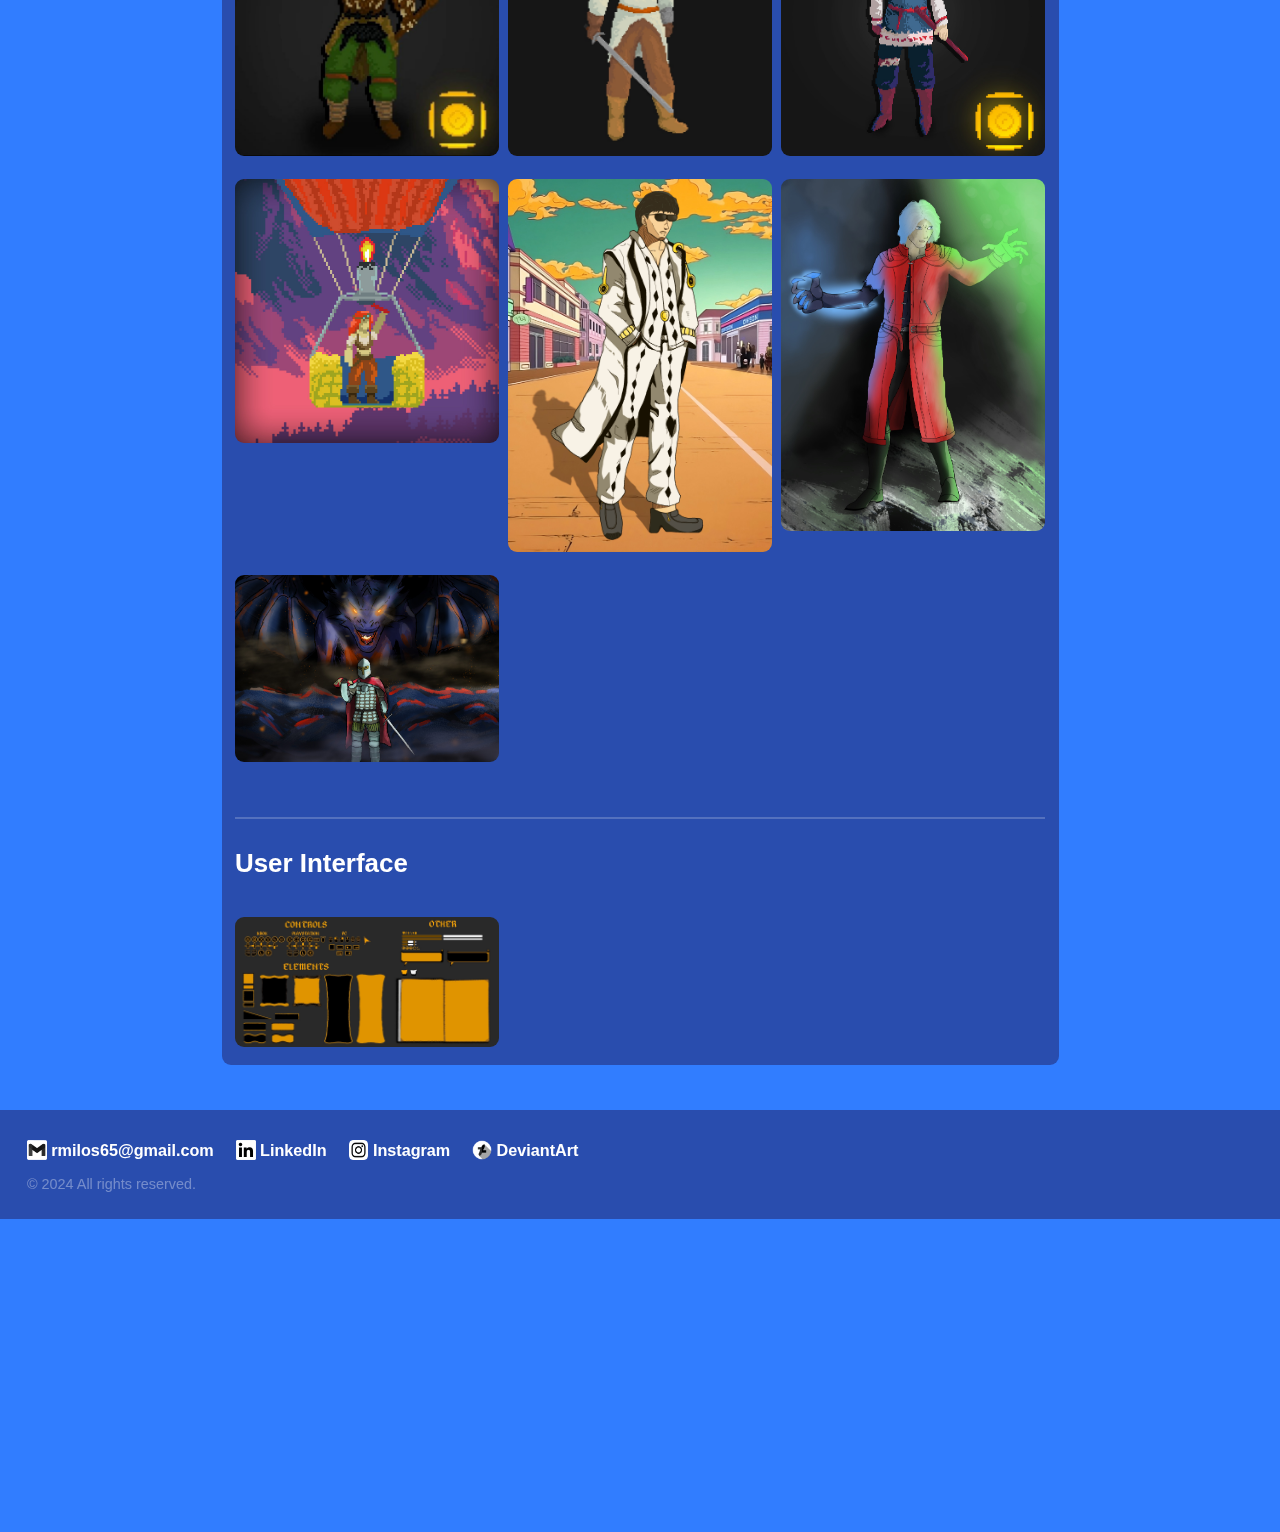
==== commit 5e00309c: "Added Software tab" ====
--- a/Art.html
+++ b/Art.html
@@ -18,7 +18,8 @@
 
     <div class="menu">
         <ul>
-            <a href="WebDesign.html"><li>Web Design</li></a>
+            <a href="Software.html"><li>Software</li></a>
+            <a href="WebDesign.html"><li>Web Sites</li></a>
             <a href="Art.html"><li id="selected">Art</li></a>
             <a href="Games.html"><li>Games</li></a>
             <a href="index.html"><li>Resume</li></a>
@@ -27,7 +28,8 @@
 
     <div class="nav-menu">
         <ul>
-            <a href="WebDesign.html"><li>Web Design</li></a>
+            <a href="Software.html"><li>Software</li></a>
+            <a href="WebDesign.html"><li>Web Sites</li></a>
             <a href="Art.html"><li id="selected">Art</li></a>
             <a href="Games.html"><li>Games</li></a>
             <a href="index.html"><li>Resume</li></a>
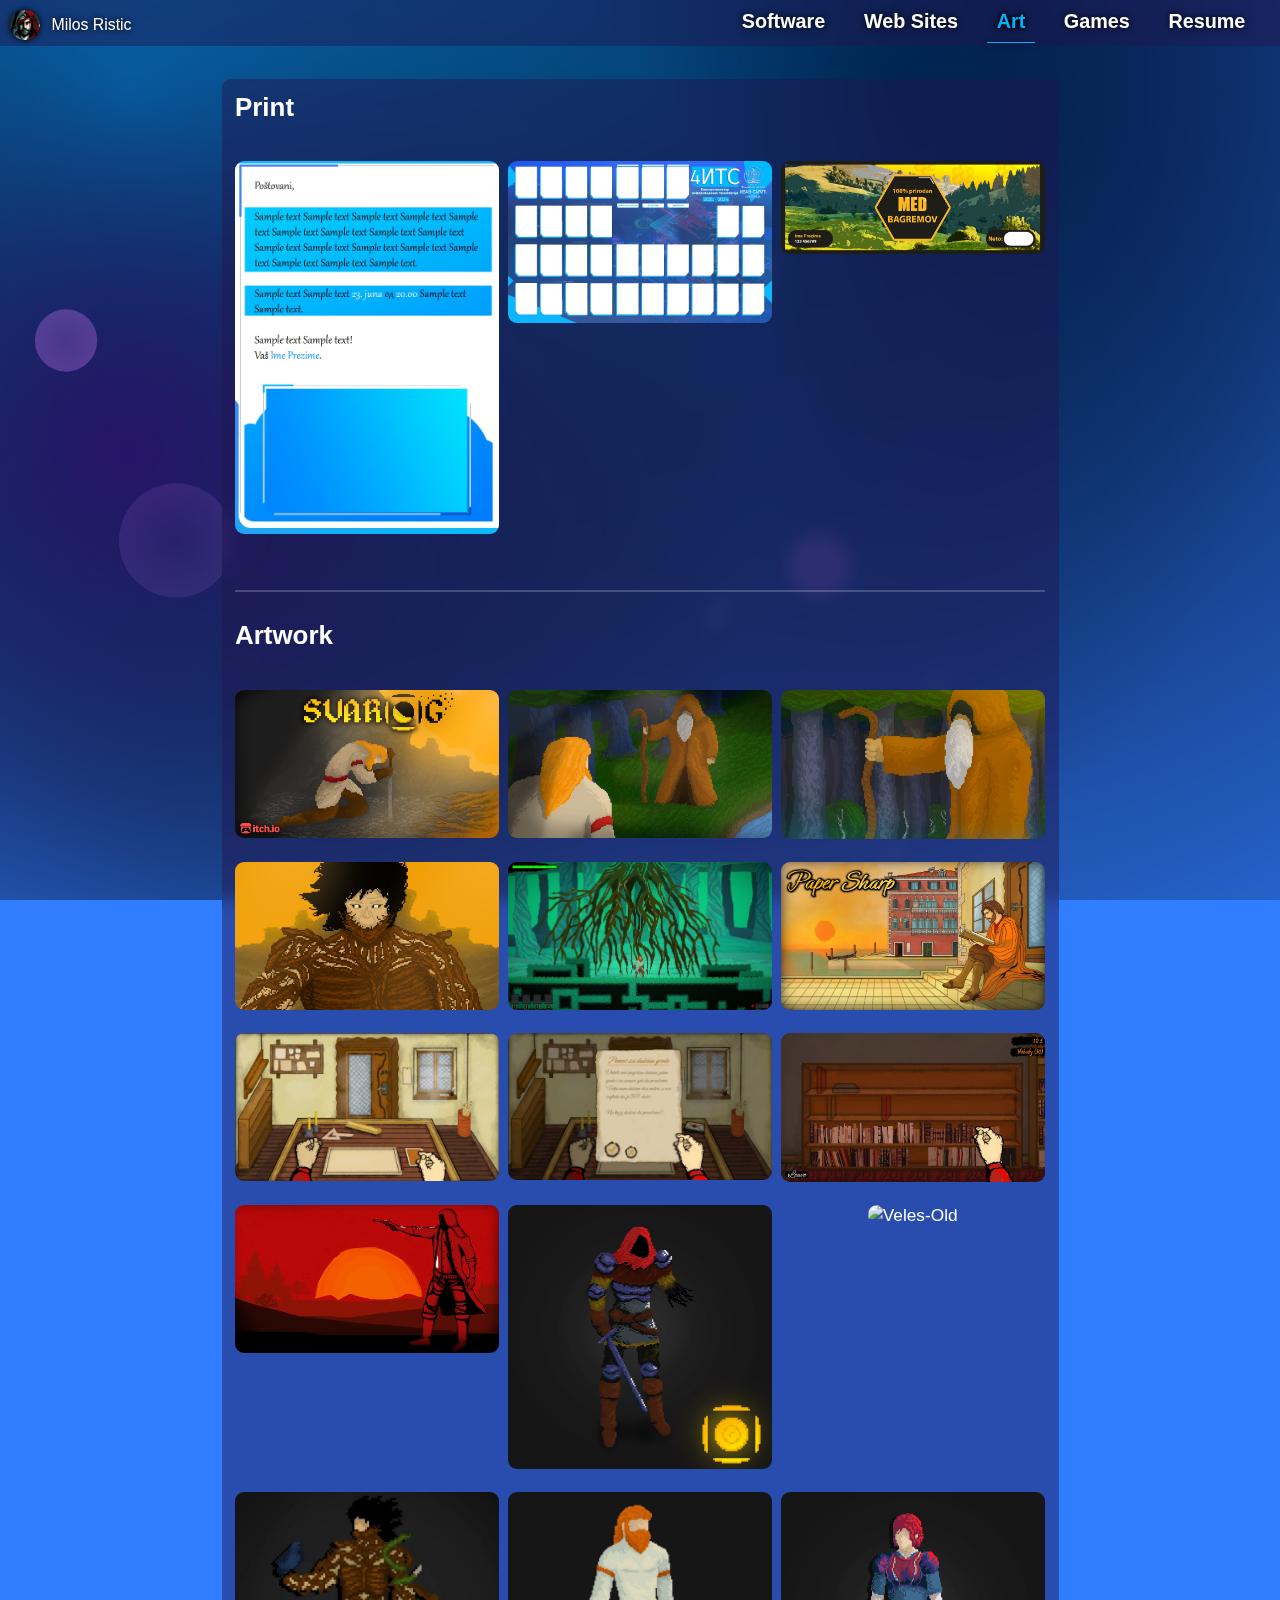
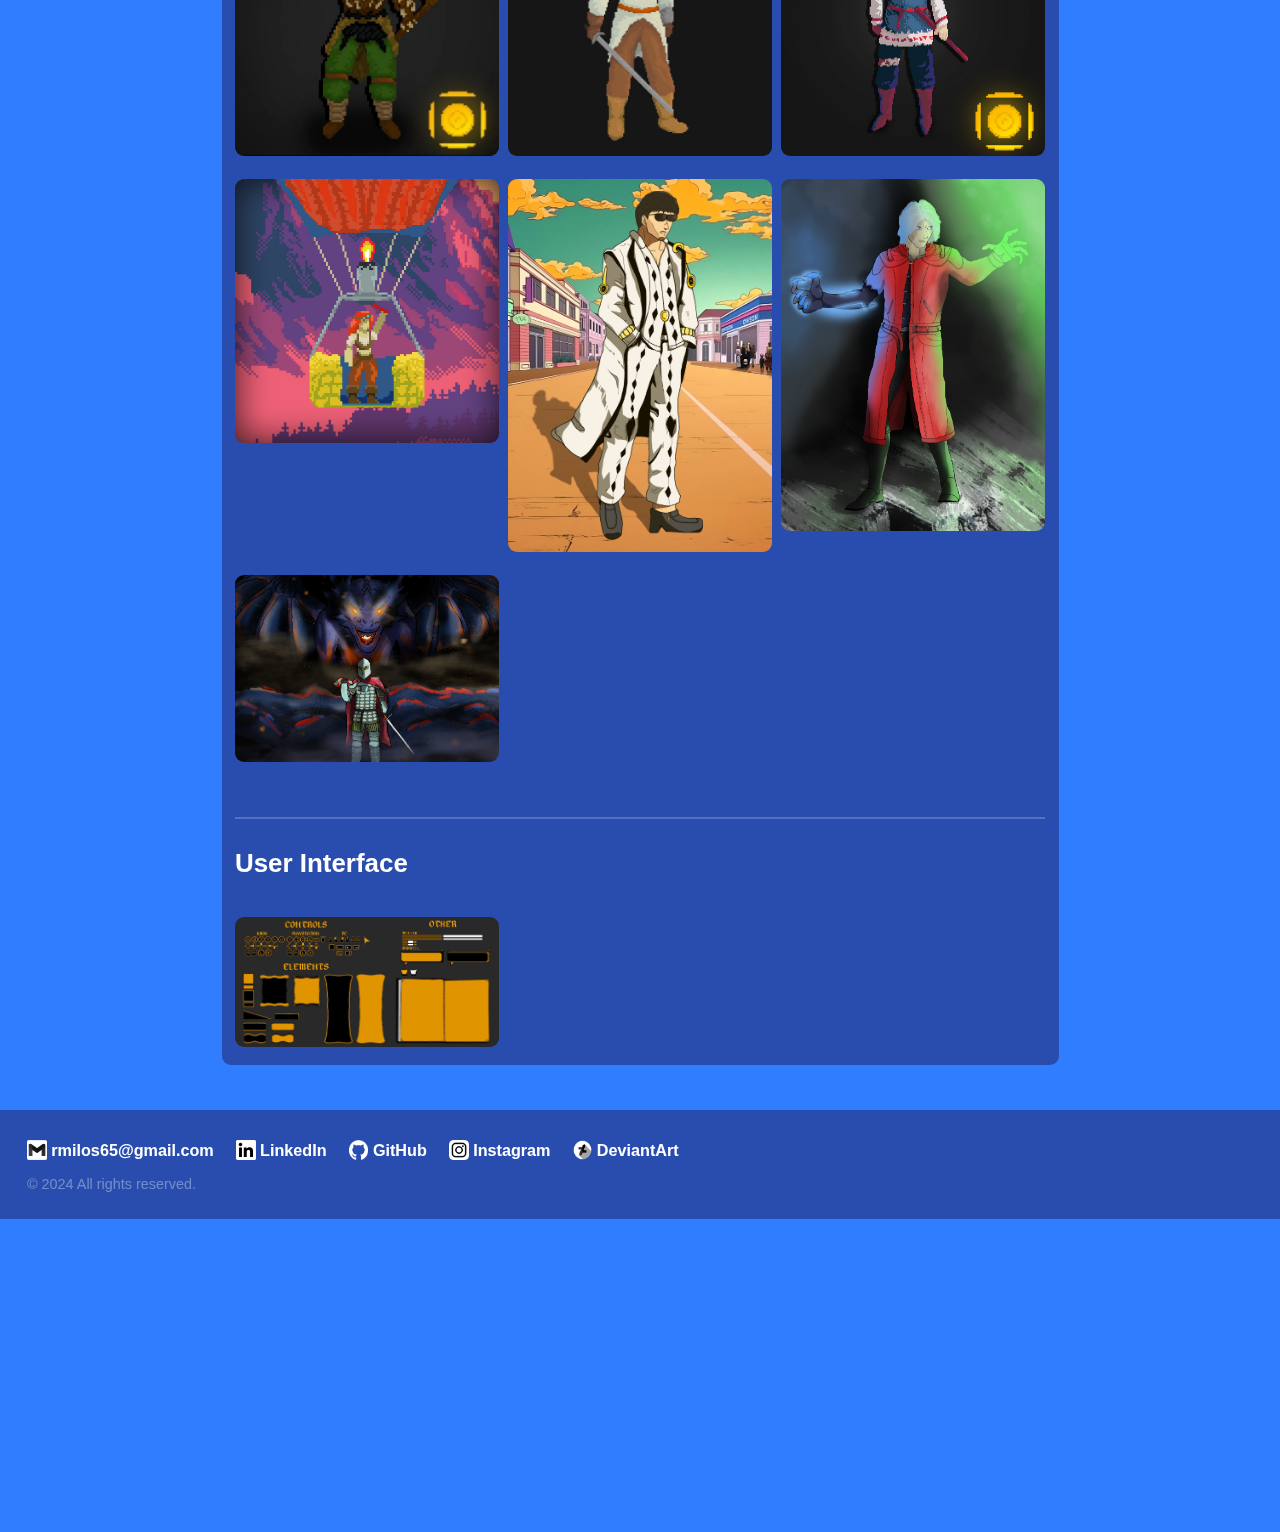
==== commit 243dd436: "Added GitHub link" ====
--- a/Art.html
+++ b/Art.html
@@ -82,26 +82,6 @@
 
         </ul>
         <br><br><hr><br>
-        <!--
-        <h2> Characters </h2>
-        <ul>
-        <li><img src="Images/Web/ParadiseView.jpg" alt="ParadiseView"></li>
-        <li><img src="Images/Web/ParadiseView.jpg" alt="ParadiseView"></li>
-        <li><img src="Images/Web/ParadiseView.jpg" alt="ParadiseView"></li>
-        <li><img src="Images/Web/ParadiseView.jpg" alt="ParadiseView"></li>
-        <li><img src="Images/Web/ParadiseView.jpg" alt="ParadiseView"></li>
-        </ul>
-        <br><br><hr><br>
-        <h2> Props </h2>
-        <ul>
-        <li><img src="Images/Web/ParadiseView.jpg" alt="ParadiseView"></li>
-        <li><img src="Images/Web/ParadiseView.jpg" alt="ParadiseView"></li>
-        <li><img src="Images/Web/ParadiseView.jpg" alt="ParadiseView"></li>
-        <li><img src="Images/Web/ParadiseView.jpg" alt="ParadiseView"></li>
-        <li><img src="Images/Web/ParadiseView.jpg" alt="ParadiseView"></li>
-        </ul>
-        <br><br><hr><br>
-        -->
         <h2> User Interface </h2>
         <ul>
             <li><img src="Images/Art/UserInterface/UIAssetPack.jpg" alt="UIAssetPack" onclick="window.open(this.src, '_blank');"></li>
@@ -110,7 +90,8 @@
 
     <div class="footer">
         <p class="link"><a href="mailto:rmilos65@gmail.com;"><img src="Images/Links/Gmail.png">rmilos65@gmail.com</a></p>
-        <p class="link"><a href="https://www.linkedin.com/in/milo%C5%A1-risti%C4%87-a61132242/" target="_blank"><img src="Images/Links/LinkedIn.png">LinkedIn</a></p>
+        <p class="link"><a href="https://www.linkedin.com/in/milos-ristic-a61132242/" target="_blank"><img src="Images/Links/LinkedIn.png">LinkedIn</a></p>
+        <p class="link"><a href="https://github.com/BloodAssassin" target="_blank"><img src="Images/Links/GitHub.png">GitHub</a></p>
         <p class="link"><a href="https://www.instagram.com/bloodassassin89/" target="_blank"><img src="Images/Links/Instagram.png">Instagram</a></p>
         <p class="link"><a href="https://www.deviantart.com/bloodassassin899" target="_blank"><img src="Images/Links/DeviantArt.png">DeviantArt</a></p>
         <br>
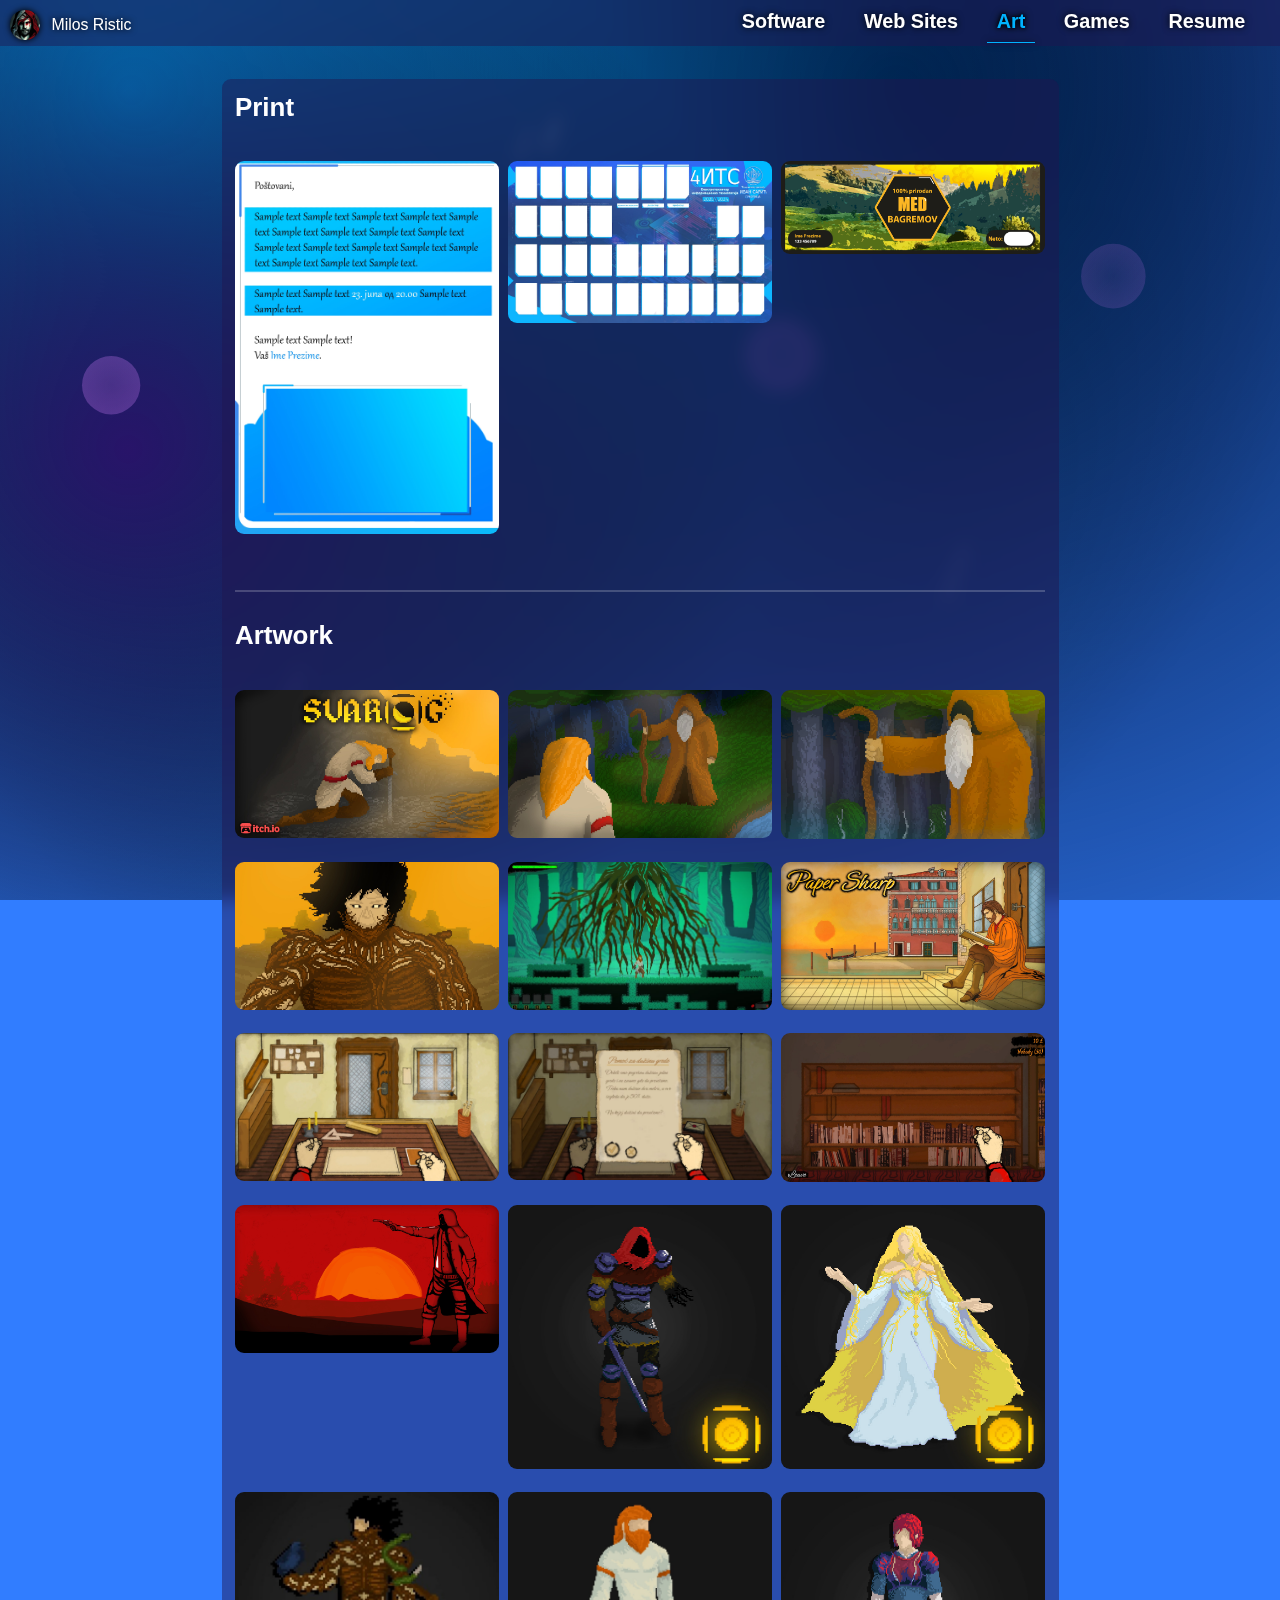
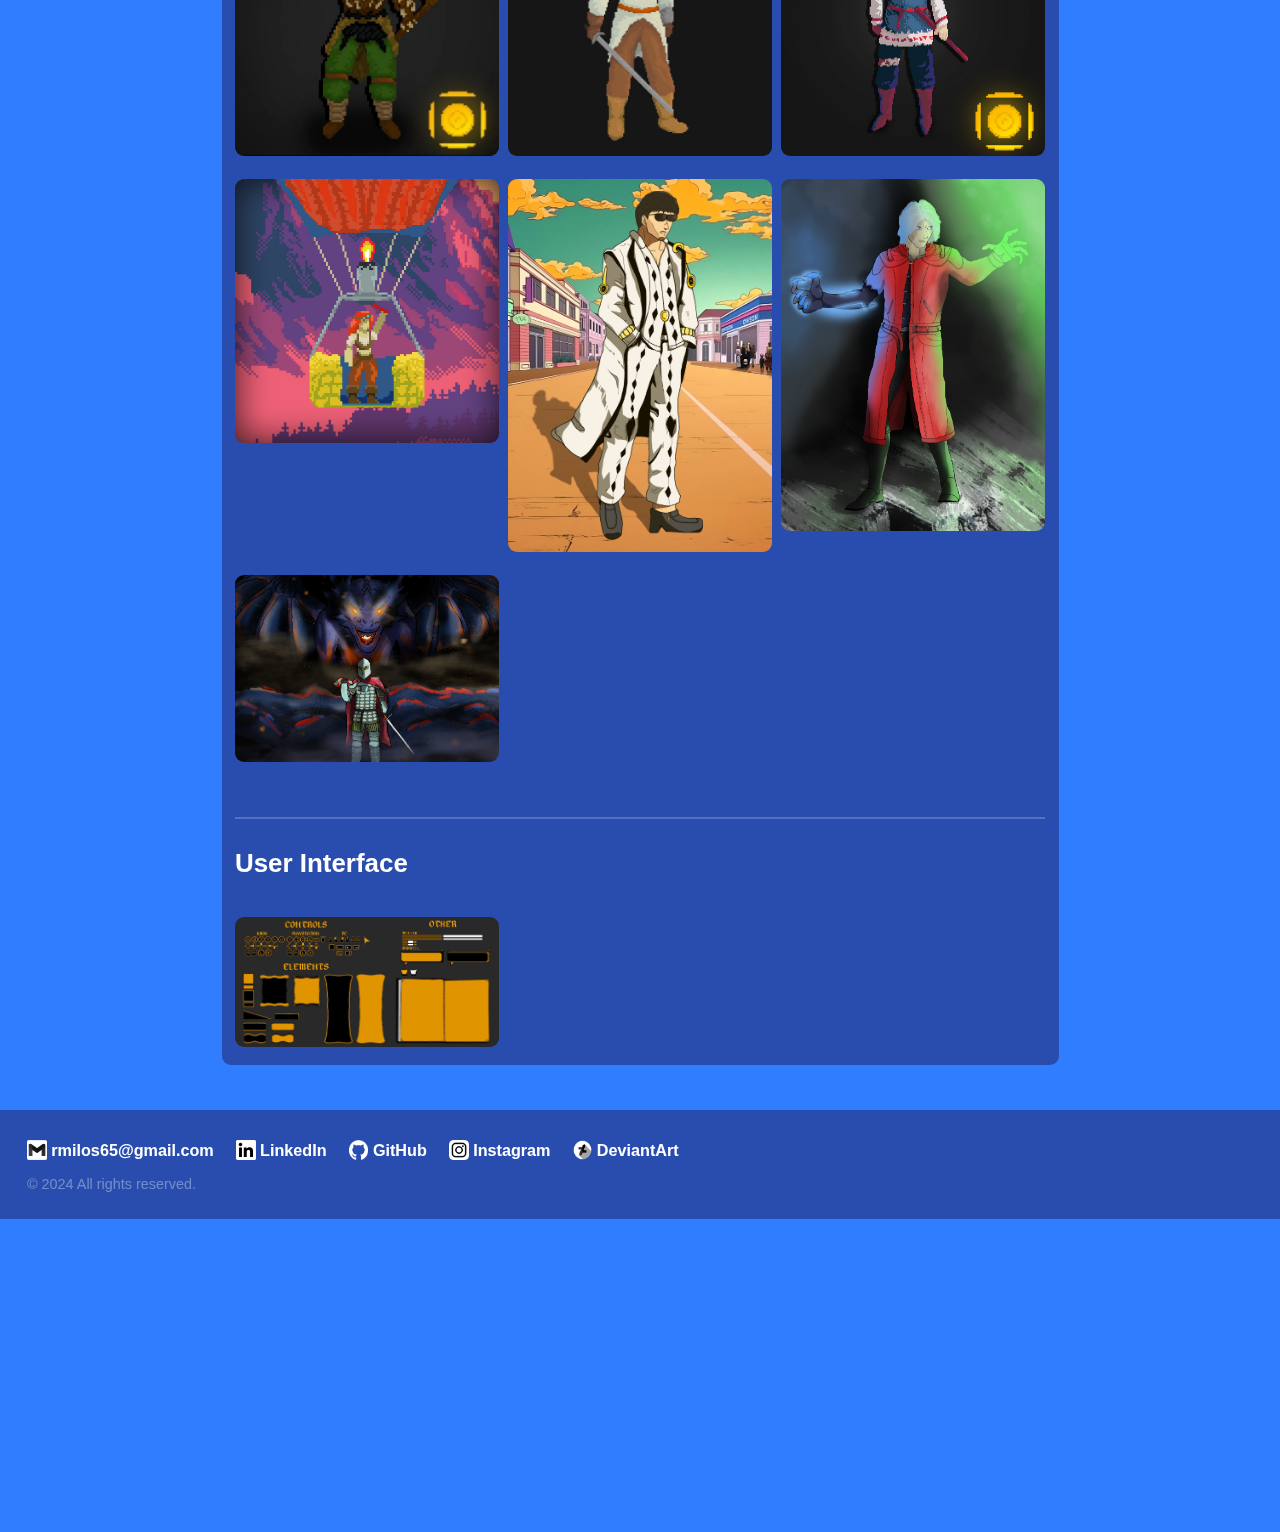
==== commit e5fb6ac7: "Dola Art Added" ====
--- a/Art.html
+++ b/Art.html
@@ -71,7 +71,8 @@
             <li><img src="Images/Art/Artwork/Library.jpg" alt="Library" onclick="window.open(this.src, '_blank');"></li>
             <li><img src="Images/Art/Artwork/RDR2_Fanart.jpg" alt="RDR2_Fanart" onclick="window.open(this.src, '_blank');"></li>
             <li><img src="Images/Art/Artwork/WraithSword.jpg" alt="WraithSwordsman" onclick="window.open(this.src, '_blank');"></li>
-            <li><img src="Images/Art/Artwork/Veles_Old.jpg" alt="Veles-Old" onclick="window.open(this.src, '_blank');"></li>
+            <!-- <li><img src="Images/Art/Artwork/Veles_Old.jpg" alt="Veles-Old" onclick="window.open(this.src, '_blank');"></li> -->
+            <li><img src="Images/Art/Artwork/Dola.jpg" alt="Veles" onclick="window.open(this.src, '_blank');"></li>
             <li><img src="Images/Art/Artwork/Veles.jpg" alt="Veles" onclick="window.open(this.src, '_blank');"></li>
             <li><img src="Images/Art/Artwork/Svend.jpg" alt="Svend" onclick="window.open(this.src, '_blank');"></li>
             <li><img src="Images/Art/Artwork/Vania.jpg" alt="Vania" onclick="window.open(this.src, '_blank');"></li>    
--- a/Style.css
+++ b/Style.css
@@ -1,510 +1,556 @@
 body {
-    background: rgb(0, 0, 0);
-
-    padding: 0;
-    margin: 0;
-
-    overflow-y: scroll;
-    overflow-x: hidden;
-
-    zoom: 0.9;
-
-    display: flex;
-    flex-direction: column;
-    min-height: 111vh;
+  background: rgb(0, 0, 0);
+
+  padding: 0;
+  margin: 0;
+
+  overflow-y: scroll;
+  overflow-x: hidden;
+
+  zoom: 0.9;
+
+  display: flex;
+  flex-direction: column;
+  min-height: 111vh;
 }
 
 :root {
-    color-scheme: dark;
-}
-
-
-.menu{
-    position: fixed;
-    width: 100%;
-    margin-top: 0;
-    background-color: rgba(33, 22, 81, 0.462);
-    backdrop-filter: blur(10px);
-    height: 46.5px;
-    z-index: 8;
-}
-
-.menu ul{
-    margin: 0;
-    list-style: none;
-    margin-left: auto;
-    margin-right: 10px;
-    max-width: fit-content;
-}
-
-.menu li{
-    display: inline-block;
-    padding: 10px;
-    margin-right: 15px;
-    
-    box-sizing: border-box;     
-    border-bottom: solid 0px rgb(0, 179, 255);
-
-    filter: drop-shadow(0px 0px 4px #000000);
-    transition: 0.1s ease;
-}
-
-.menu li:hover{
-    color:rgb(0, 179, 255);
-    text-shadow: 0px 0px 4px #000000;
-    border-bottom: solid 3px rgb(0, 179, 255);
-    padding-bottom: 7px;
-    filter: drop-shadow(0px 0px 15px #a4a4a4);
-}
-
-#selected{
-    color:rgb(0, 179, 255);
-    text-shadow: 0px 0px 4px #000000;
-    padding-bottom: 9px;
-    border-bottom: solid 1px rgb(0, 179, 255);
-}
-
-#selected:hover
-{
-    color:rgb(0, 179, 255);
-    text-shadow: 0px 0px 4px #000000;
-    border-bottom: solid 3px rgb(0, 179, 255);
-    padding-bottom: 7px;
-    filter: drop-shadow(0px 0px 10px #a4a4a4);
-}
-
-.nav-menu #selected{
-    border: none;
-    padding-bottom: 10px;
-}
-
-.nav-menu #selected:hover{
-    padding-bottom: 10px;
-}
-
-.menu a{
-    color: white;
-    font-family: 'Segoe UI', Tahoma, Geneva, Verdana, sans-serif;
-    font-weight: bold;
-    font-size: 20px;
+  color-scheme: dark;
+}
+
+.menu {
+  position: fixed;
+  width: 100%;
+  margin-top: 0;
+  background-color: rgba(33, 22, 81, 0.462);
+  backdrop-filter: blur(10px);
+  height: 46.5px;
+  z-index: 8;
+}
+
+.menu ul {
+  margin: 0;
+  list-style: none;
+  margin-left: auto;
+  margin-right: 10px;
+  max-width: fit-content;
+}
+
+.menu li {
+  display: inline-block;
+  padding: 10px;
+  margin-right: 15px;
+
+  box-sizing: border-box;
+  border-bottom: solid 0px rgb(0, 179, 255);
+
+  filter: drop-shadow(0px 0px 4px #000000);
+  transition: 0.1s ease;
+}
+
+.menu li:hover {
+  color: rgb(0, 179, 255);
+  text-shadow: 0px 0px 4px #000000;
+  border-bottom: solid 3px rgb(0, 179, 255);
+  padding-bottom: 7px;
+  filter: drop-shadow(0px 0px 15px #a4a4a4);
+}
+
+#selected {
+  color: rgb(0, 179, 255);
+  text-shadow: 0px 0px 4px #000000;
+  padding-bottom: 9px;
+  border-bottom: solid 1px rgb(0, 179, 255);
+}
+
+#selected:hover {
+  color: rgb(0, 179, 255);
+  text-shadow: 0px 0px 4px #000000;
+  border-bottom: solid 3px rgb(0, 179, 255);
+  padding-bottom: 7px;
+  filter: drop-shadow(0px 0px 10px #a4a4a4);
+}
+
+.nav-menu #selected {
+  border: none;
+  padding-bottom: 10px;
+}
+
+.nav-menu #selected:hover {
+  padding-bottom: 10px;
+}
+
+.menu a {
+  color: white;
+  font-family: "Segoe UI", Tahoma, Geneva, Verdana, sans-serif;
+  font-weight: bold;
+  font-size: 20px;
 }
 
 /* BACKGROUND */
 #bg {
-	position: fixed;
-	top: 0;
-	left: 0;
-	width: 100%;
-	height: 100%;
-	z-index: -1;
+  position: fixed;
+  top: 0;
+  left: 0;
+  width: 100%;
+  height: 100%;
+  z-index: -1;
 }
 
 #bg canvas {
-	position: absolute;
-	top: 0;
-	left: 0;
-	width: 100%;
-	height: 100%;
-}
-
-.logo{
-    display: block;
-    position: fixed;
-    top:10px;
-    left:10px;
-    z-index: 9;
-}
-
-.logo:hover{
-    filter: drop-shadow(0px 0px 30px #a4a4a4);
-    cursor: pointer;
-}
-
-.logo img{
-    width: 30px;
-    border-radius: 50%;
+  position: absolute;
+  top: 0;
+  left: 0;
+  width: 100%;
+  height: 100%;
+}
+
+.logo {
+  display: block;
+  position: fixed;
+  top: 10px;
+  left: 10px;
+  z-index: 9;
+}
+
+.logo:hover {
+  filter: drop-shadow(0px 0px 30px #a4a4a4);
+  cursor: pointer;
+}
+
+.logo img {
+  width: 30px;
+  border-radius: 50%;
+  vertical-align: middle;
+  filter: drop-shadow(0px 0px 3px #000000);
+}
+
+.logo p {
+  display: inline;
+  vertical-align: middle;
+  position: relative;
+  left: 8px;
+  color: white;
+  font-family: "Segoe UI", Tahoma, Geneva, Verdana, sans-serif;
+  filter: drop-shadow(0px 0px 3px #000000);
+}
+
+.nav-menu {
+  position: fixed;
+  overflow: hidden;
+  top: 46.7px;
+  transform: translate(100vw);
+  width: 1px;
+  background-color: rgba(33, 22, 81, 0.462);
+  backdrop-filter: blur(10px);
+  height: 200px;
+  width: 200px;
+  padding-right: 100px;
+  transition: 0.3s ease;
+  border-bottom-left-radius: 10%;
+  margin-left: 100%;
+  z-index: 10;
+}
+
+.nav-menu.active {
+  transform: translateX(-250px);
+  visibility: visible;
+}
+
+.nav-menu ul {
+  margin: 0;
+  list-style: none;
+  margin-left: auto;
+  max-width: fit-content;
+  margin-left: -30px;
+}
+
+.nav-menu li {
+  padding: 10px;
+  padding-left: 20px;
+  padding-right: 20px;
+  filter: drop-shadow(0px 0px 4px #000000);
+  width: 100%;
+}
+
+.nav-menu li:hover {
+  color: rgb(0, 179, 255);
+  text-shadow: 0px 0px 4px #000000;
+  filter: drop-shadow(0px 0px 15px #ffffff);
+}
+
+.nav-menu a {
+  color: white;
+  font-family: "Segoe UI", Tahoma, Geneva, Verdana, sans-serif;
+  font-weight: bold;
+  font-size: 20px;
+  text-decoration: none;
+}
+
+.nav-button {
+  visibility: visible;
+  height: 35px;
+  width: 30px;
+  position: fixed;
+  top: 6px;
+  right: 10px;
+  cursor: pointer;
+  z-index: 11;
+}
+
+.nav-button span {
+  display: block;
+  height: 3px;
+  width: 100%;
+  background-color: white;
+  border-radius: 25px;
+  position: absolute;
+  top: 50%;
+  left: 50%;
+  transform: translate(-50%, -50%);
+  transition: 0.3s ease;
+}
+
+.nav-button span:nth-child(1) {
+  top: 25%;
+}
+
+.nav-button span:nth-child(3) {
+  top: 75%;
+}
+
+.nav-button.active span:nth-child(1) {
+  top: 50%;
+  transform: translate(-50%, -50%) rotate(45deg);
+}
+
+.nav-button.active span:nth-child(2) {
+  opacity: 0;
+}
+
+.nav-button.active span:nth-child(3) {
+  top: 50%;
+  transform: translate(-50%, -50%) rotate(-45deg);
+}
+
+.content {
+  display: block;
+  max-width: 94.5%;
+  font-size: larger;
+  font-family: "Segoe UI", Tahoma, Geneva, Verdana, sans-serif;
+  text-align: center;
+  margin-top: 50px;
+  margin-bottom: 50px;
+  padding: 15px;
+  margin-left: auto;
+  margin-right: auto;
+  width: 900px;
+  color: white;
+  background-color: rgba(33, 22, 81, 0.462);
+  backdrop-filter: blur(10px);
+  border-radius: 10px;
+}
+
+.content img {
+  margin-top: 20px;
+  max-width: 100%;
+  border-radius: 10px;
+}
+
+.smallScale {
+  width: 50%;
+}
+
+.content h2 {
+  margin-top: 0px;
+  text-align: left;
+}
+
+.content p {
+  text-align: left;
+}
+
+.content a {
+  color: rgb(0, 179, 255);
+}
+
+.content ul {
+  margin: 0;
+  padding: 0;
+  list-style: none;
+  display: grid;
+  grid-template-columns: repeat(3, 1fr);
+  column-gap: 10px;
+}
+
+.content li img {
+  width: 290px;
+  transition: transform 0.2s;
+  cursor: pointer;
+}
+
+.content li img:hover {
+  z-index: 5;
+  transform: scale(1.1);
+  filter: drop-shadow(0px 0px 20px #000000);
+}
+
+.content li img:not(:hover) {
+  z-index: 0;
+  transition: transform 0.1s;
+}
+
+hr {
+  opacity: 0.2;
+  background-color: rgb(255, 255, 255);
+  border: none;
+  height: 2px;
+}
+
+.footer {
+  font-family: "Segoe UI", Tahoma, Geneva, Verdana, sans-serif;
+  color: white;
+  background-color: rgba(33, 22, 81, 0.462);
+  backdrop-filter: blur(10px);
+  padding: 30px;
+  padding-top: 15px;
+  margin-top: auto;
+}
+
+.link a {
+  color: white;
+  text-decoration: 0px;
+  font-weight: bold;
+}
+
+.link img {
+  width: 22px;
+  vertical-align: bottom;
+  margin-right: 5px;
+}
+
+.link {
+  vertical-align: middle;
+  display: inline-block;
+  margin-right: 20px;
+  font-size: 18px;
+}
+
+.link a:hover {
+  color: rgb(0, 179, 255);
+  filter: drop-shadow(0px 0px 15px #a4a4a4);
+}
+
+.profile {
+  max-width: 94.5%;
+  height: 210px;
+  font-size: larger;
+  font-family: "Segoe UI", Tahoma, Geneva, Verdana, sans-serif;
+  text-align: center;
+  margin-top: 50px;
+  margin-bottom: 50px;
+  padding: 15px;
+  margin-left: auto;
+  margin-right: auto;
+  width: 900px;
+  color: white;
+  background-color: rgba(33, 22, 81, 0.462);
+  backdrop-filter: blur(10px);
+  border-radius: 10px;
+}
+
+.profilePicture {
+  border-radius: 100%;
+  width: 300px;
+
+  filter: drop-shadow(0px 0px 30px #00000081);
+}
+
+.profile h1 {
+  font-weight: bold;
+  font-size: 45px;
+  filter: drop-shadow(0px 0px 30px #000000);
+}
+
+.profile div {
+  position: relative;
+  top: 50px;
+}
+
+.profile .link {
+  font-size: 21px;
+  position: absolute;
+  left: 16px;
+  top: 176px;
+  z-index: 10;
+}
+
+.profile .link img {
+  width: 27px;
+}
+
+.profile .link a:hover {
+  filter: drop-shadow(0px 0px 10px #ffffff4f);
+}
+
+a {
+  overflow-wrap: break-word;
+}
+
+body {
+  background: rgb(15, 131, 217);
+  background: linear-gradient(
+    168deg,
+    rgba(15, 131, 217, 1) 0%,
+    rgba(54, 40, 207, 1) 7%,
+    rgba(50, 36, 191, 1) 11%,
+    rgba(24, 11, 91, 1) 42%,
+    rgba(17, 4, 65, 1) 55%
+  );
+}
+
+#bg {
+  display: none;
+}
+
+/* RESPONSIVE */
+@media only screen and (min-width: 0px) {
+  /* For Thin Phones: */
+  .menu ul {
+    visibility: hidden;
+  }
+  .nav-button {
+    visibility: visible;
+  }
+  .menu {
+    zoom: 1.2;
+  }
+  .nav-menu {
+    zoom: 1.2;
+  }
+  .nav-button {
+    zoom: 1.2;
+  }
+  .logo {
+    zoom: 1.2;
+  }
+  .link {
     vertical-align: middle;
-    filter: drop-shadow(0px 0px 3px #000000);
-}
-
-.logo p{
-    display: inline;
+    display: flex;
+    margin-right: 0px;
+  }
+  .content ul {
+    grid-template-columns: repeat(1, 1fr);
+    column-gap: 6px;
+  }
+  .content li img {
+    width: 100%;
+  }
+  .profile .link {
+    top: 0px;
+  }
+  .content li img:hover {
+    z-index: 1;
+    transform: scale(1);
+    filter: none;
+  }
+}
+
+@media only screen and (min-width: 600px) {
+  /* For Phones: */
+  .menu ul {
+    visibility: hidden;
+  }
+  .nav-button {
+    visibility: visible;
+  }
+  .menu {
+    zoom: 1.2;
+  }
+  .nav-menu {
+    zoom: 1.2;
+  }
+  .nav-button {
+    zoom: 1.2;
+  }
+  .logo {
+    zoom: 1.2;
+  }
+  .link {
     vertical-align: middle;
-    position: relative;
-    left: 8px;
-    color: white;
-    font-family: 'Segoe UI', Tahoma, Geneva, Verdana, sans-serif;
-    filter: drop-shadow(0px 0px 3px #000000);
-}
-
-.nav-menu{
-    position: fixed;
-    overflow: hidden;
-    top: 46.7px;
-    transform: translate(100vw);
-    width: 1px;
-    background-color: rgba(33, 22, 81, 0.462);
-    backdrop-filter: blur(10px);
-    height: 200px;
-    width: 200px;
-    padding-right: 100px;
-    transition: 0.3s ease;
-    border-bottom-left-radius: 10%;
-    margin-left: 100%;
-    z-index: 10;
-}
-
-.nav-menu.active{
-    transform: translateX(-250px);
+    display: flex;
+    margin-right: 0px;
+  }
+  .content ul {
+    grid-template-columns: repeat(2, 1fr);
+    column-gap: 6px;
+  }
+  .profile .link {
+    top: 176px;
+  }
+  .content li img:hover {
+    z-index: 1;
+    transform: scale(1);
+    filter: none;
+  }
+}
+
+@media only screen and (min-width: 768px) {
+  /* For Computers: */
+  .menu ul {
     visibility: visible;
-}
-
-.nav-menu ul{
-    margin: 0;
-    list-style: none;
-    margin-left: auto;
-    max-width: fit-content;
-    margin-left: -30px;
-}
-
-.nav-menu li{
-    padding: 10px;
-    padding-left: 20px;
-    padding-right: 20px;
-    filter: drop-shadow(0px 0px 4px #000000);
-    width: 100%;
-}
-
-.nav-menu li:hover{
-    color:rgb(0, 179, 255);
-    text-shadow: 0px 0px 4px #000000;
-    filter: drop-shadow(0px 0px 15px #ffffff);
-}
-
-.nav-menu a{
-    color: white;
-    font-family: 'Segoe UI', Tahoma, Geneva, Verdana, sans-serif;
-    font-weight: bold;
-    font-size: 20px;
-    text-decoration: none;
-}
-
-.nav-button{
-    visibility: visible;
-    height: 35px;
-    width: 30px;
-    position:fixed;
-    top:6px;
-    right: 10px;
-    cursor: pointer;
-    z-index: 11;
-}
-
-.nav-button span{
-    display: block;
-    height: 3px;
-    width: 100%;
-    background-color: white;
-    border-radius: 25px;
-    position: absolute;
-    top:50%;
-    left:50%;
-    transform: translate(-50%, -50%);
-    transition: 0.3s ease;
-}
-
-.nav-button span:nth-child(1)
-{
-    top:25%;
-}
-
-.nav-button span:nth-child(3)
-{
-    top:75%;
-}
-
-.nav-button.active span:nth-child(1)
-{
-    top:50%;
-    transform: translate(-50%,-50%) rotate(45deg);
-}
-
-.nav-button.active span:nth-child(2)
-{
-    opacity: 0;
-}
-
-.nav-button.active span:nth-child(3)
-{
-    top:50%;
-    transform: translate(-50%,-50%) rotate(-45deg);
-}
-
-.content
-{
-    display: block;
-    max-width: 94.5%;
-    font-size: larger;
-    font-family: 'Segoe UI', Tahoma, Geneva, Verdana, sans-serif;
-    text-align: center;
-    margin-top: 50px;
-    margin-bottom: 50px;
-    padding: 15px;
-    margin-left: auto;
-    margin-right: auto;
-    width: 900px;
-    color:white;
-    background-color: rgba(33, 22, 81, 0.462);
-    backdrop-filter: blur(10px);
-    border-radius: 10px;
-}
-
-.content img{
-    margin-top: 20px;
-    max-width: 100%;
-    border-radius: 10px;
-}
-
-.smallScale{
-    width: 50%;
-}
-
-.content h2{
-    margin-top: 0px;
-    text-align: left;
-}
-
-.content p{
-    text-align: left;
-}
-
-.content a{
-    color: rgb(0, 179, 255);
-}
-
-.content ul{
-    margin: 0;
-    padding: 0;
-    list-style: none;
-    display:grid;
+  }
+  .nav-button {
+    transition: 0s;
+    visibility: hidden;
+  }
+  .nav-menu {
+    transition: 0s;
+    visibility: hidden;
+  }
+  .nav-menu.active {
+    transition: 0s;
+    visibility: hidden;
+  }
+  .nav-button span {
+    transition: 0s;
+  }
+  .menu {
+    zoom: 1.1;
+  }
+  .nav-menu {
+    zoom: 1.1;
+  }
+  .nav-button {
+    zoom: 1.1;
+  }
+  .logo {
+    zoom: 1.1;
+  }
+  .link {
+    vertical-align: middle;
+    display: inline-block;
+    margin-right: 20px;
+  }
+  .content ul {
     grid-template-columns: repeat(3, 1fr);
     column-gap: 10px;
-}
-
-.content li img{
-    width: 290px;
-    transition: transform 0.2s;
-    cursor: pointer;
-}
-
-.content li img:hover{
+  }
+  .profile .link {
+    top: 176px;
+  }
+  .content li img:hover {
     z-index: 5;
     transform: scale(1.1);
     filter: drop-shadow(0px 0px 20px #000000);
-}
-
-.content li img:not(:hover) {
-    z-index: 0;
-    transition: transform 0.1s;
-}
-
-hr{
-    opacity: 0.2;
-    background-color: rgb(255, 255, 255);
-    border: none;
-    height: 2px;
-}
-
-.footer
-{
-    font-family: 'Segoe UI', Tahoma, Geneva, Verdana, sans-serif;
-    color:white;
-    background-color: rgba(33, 22, 81, 0.462);
-    backdrop-filter: blur(10px);
-    padding: 30px;
-    padding-top: 15px;
-    margin-top: auto;
-}
-
-.link a{
-    color:white;
-    text-decoration: 0px;
-    font-weight: bold;
-}
-
-.link img{
-    width: 22px;
-    vertical-align: bottom;
-    margin-right: 5px;
-}
-
-.link{
-    vertical-align: middle;
-    display: inline-block;
-    margin-right: 20px;
-    font-size: 18px;
-}
-
-.link a:hover{
-    color: rgb(0, 179, 255);
-    filter: drop-shadow(0px 0px 15px #a4a4a4);
-}
-
-.profile{
-    max-width: 94.5%;
-    height: 210px;
-    font-size: larger;
-    font-family: 'Segoe UI', Tahoma, Geneva, Verdana, sans-serif;
-    text-align: center;
-    margin-top: 50px;
-    margin-bottom: 50px;
-    padding: 15px;
-    margin-left: auto;
-    margin-right: auto;
-    width: 900px;
-    color:white;
-    background-color: rgba(33, 22, 81, 0.462);
-    backdrop-filter: blur(10px);
-    border-radius: 10px;
-}
-
-.profilePicture{
-    border-radius: 100%;
-    width: 300px;
-
-    filter: drop-shadow(0px 0px 30px #00000081);
-}
-
-.profile h1{
-    font-weight: bold;
-    font-size: 45px;
-    filter: drop-shadow(0px 0px 30px #000000);
-}
-
-.profile div{
-    position: relative;
-    top: 50px;
-}
-
-.profile .link{
-    font-size: 21px;
-    position: absolute;
-    left: 16px;
-    top: 176px;
-    z-index: 10;
-}
-
-.profile .link img{
-    width: 27px;
-}
-
-.profile .link a:hover{
-    filter: drop-shadow(0px 0px 10px #ffffff4f);
-}
-
-a{
-    overflow-wrap: break-word;
-}
-
-body{
-    background: rgb(15,131,217);
-    background: linear-gradient(168deg, rgba(15,131,217,1) 0%, rgba(54,40,207,1) 7%, rgba(50,36,191,1) 11%, rgba(24,11,91,1) 42%, rgba(17,4,65,1) 55%);
-}
-
-#bg{
-    display: none;
-}
-
-/* RESPONSIVE */
-@media only screen and (min-width: 0px) {
-    /* For Thin Phones: */
-    .menu ul{visibility: hidden;}
-    .nav-button{visibility: visible;}
-    .menu{zoom: 1.2;}
-    .nav-menu{zoom: 1.2;}
-    .nav-button{zoom: 1.2;}
-    .logo{zoom: 1.2;}
-    .link{
-        vertical-align: middle;
-        display: flex;
-        margin-right: 0px;
-    }
-    .content ul{
-        grid-template-columns: repeat(1, 1fr);
-        column-gap: 6px;
-    }
-    .content li img{
-        width: 100%;
-    }
-    .profile .link{top: 0px;}
-    .content li img:hover{
-        z-index: 1;
-        transform: scale(1);
-        filter: none;
-    }
-
-
-}
-
-@media only screen and (min-width: 600px) {
-    /* For Phones: */
-    .menu ul{visibility: hidden;}
-    .nav-button{visibility: visible;}
-    .menu{zoom: 1.2;}
-    .nav-menu{zoom: 1.2;}
-    .nav-button{zoom: 1.2;}
-    .logo{zoom: 1.2;}
-    .link{
-        vertical-align: middle;
-        display: flex;
-        margin-right: 0px;
-    }
-    .content ul{
-        grid-template-columns: repeat(2, 1fr);
-        column-gap: 6px;
-    }
-    .profile .link{top: 176px;}
-    .content li img:hover{
-        z-index: 1;
-        transform: scale(1);
-        filter: none;
-    }
-
-
-
-}
-
-@media only screen and (min-width: 768px) {
-    /* For Computers: */
-    .menu ul{visibility: visible;}
-    .nav-button{transition: 0s; visibility: hidden;}
-    .nav-menu{transition: 0s; visibility: hidden;}
-    .nav-menu.active{transition: 0s; visibility: hidden;}
-    .nav-button span{transition: 0s;}
-    .menu{zoom: 1.1;}
-    .nav-menu{zoom: 1.1;}
-    .nav-button{zoom: 1.1;}
-    .logo{zoom: 1.1;}
-    .link{
-        vertical-align: middle;
-        display: inline-block;
-        margin-right: 20px;
-    }
-    .content ul{
-        grid-template-columns: repeat(3, 1fr);
-        column-gap: 10px;
-    }
-    .profile .link{top: 176px;}
-    .content li img:hover{
-        z-index: 5;
-        transform: scale(1.1);
-        filter: drop-shadow(0px 0px 20px #000000);
-    }
-
+  }
 }
 
 @media (any-pointer: fine) {
-    #bg{display:flex;}
-    body{background: rgb(49, 125, 255)}
-}
-
+  #bg {
+    display: flex;
+  }
+  body {
+    background: rgb(49, 125, 255);
+  }
+}
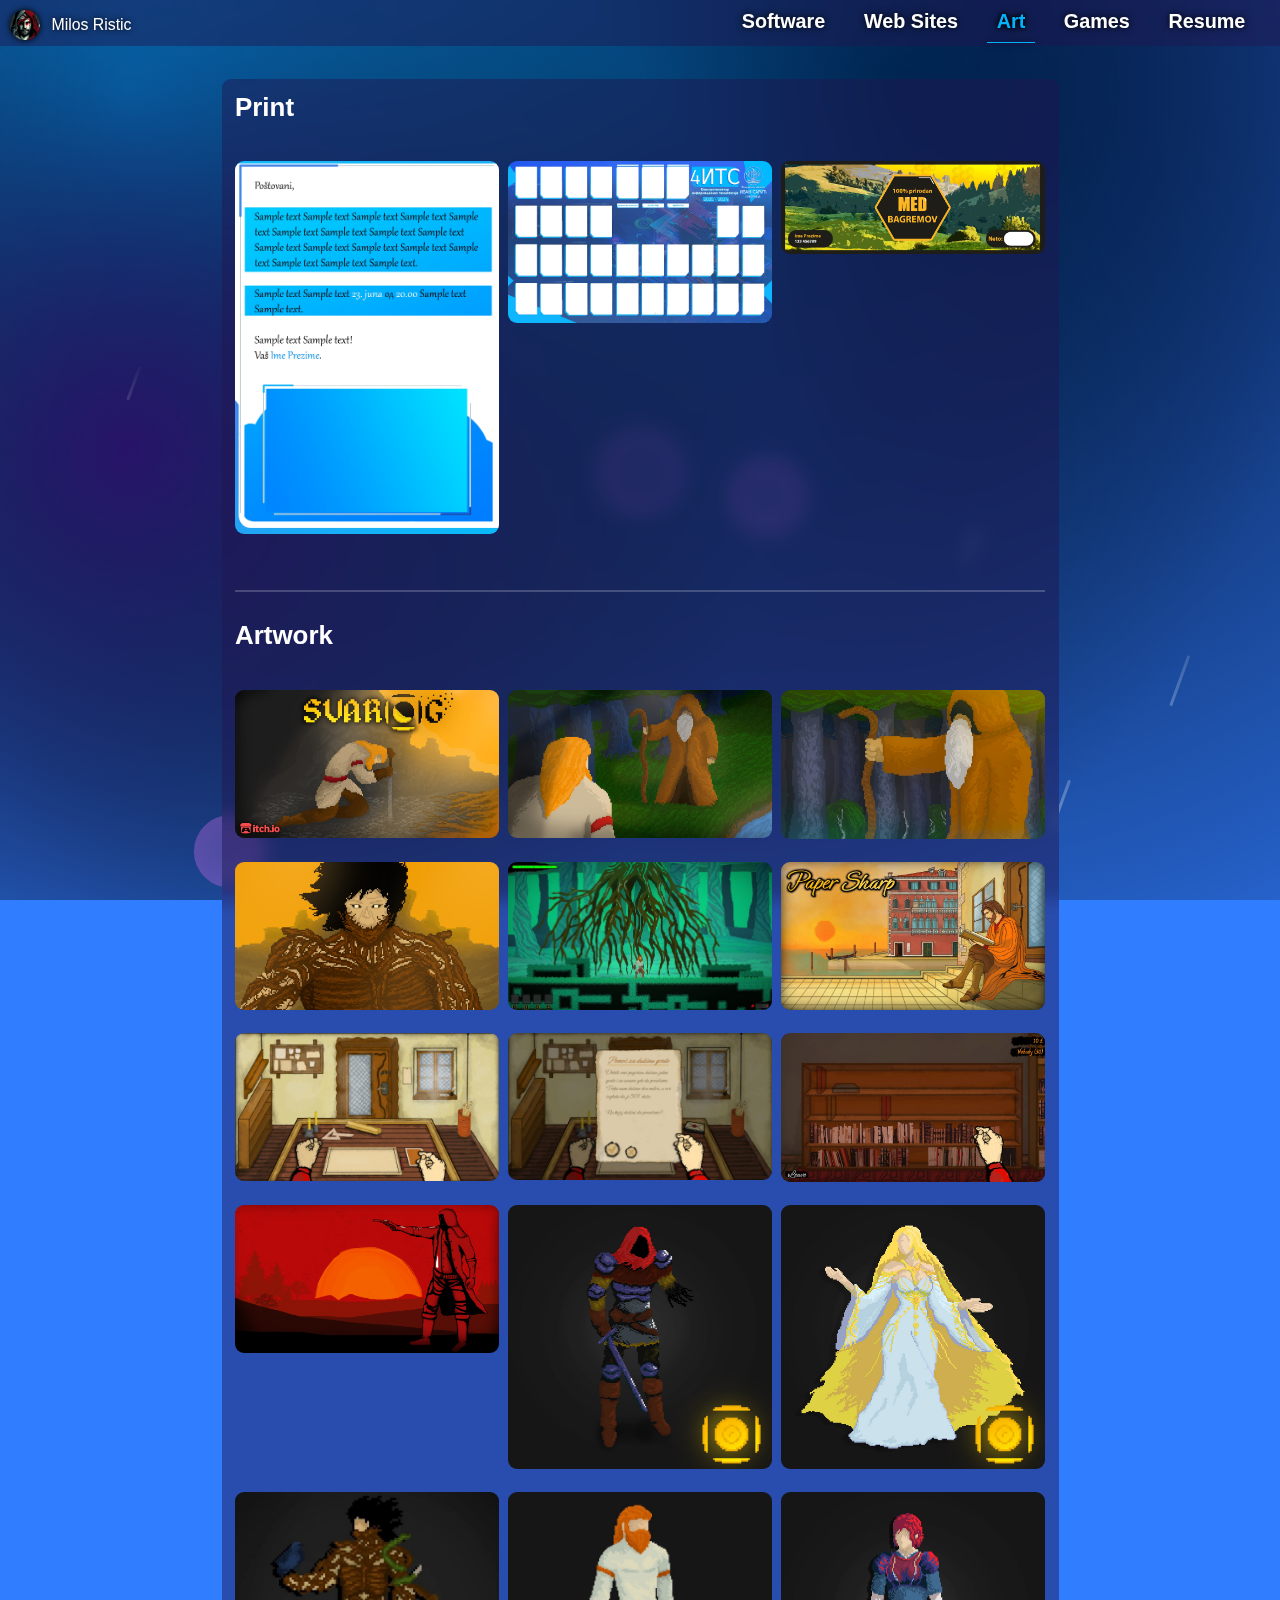
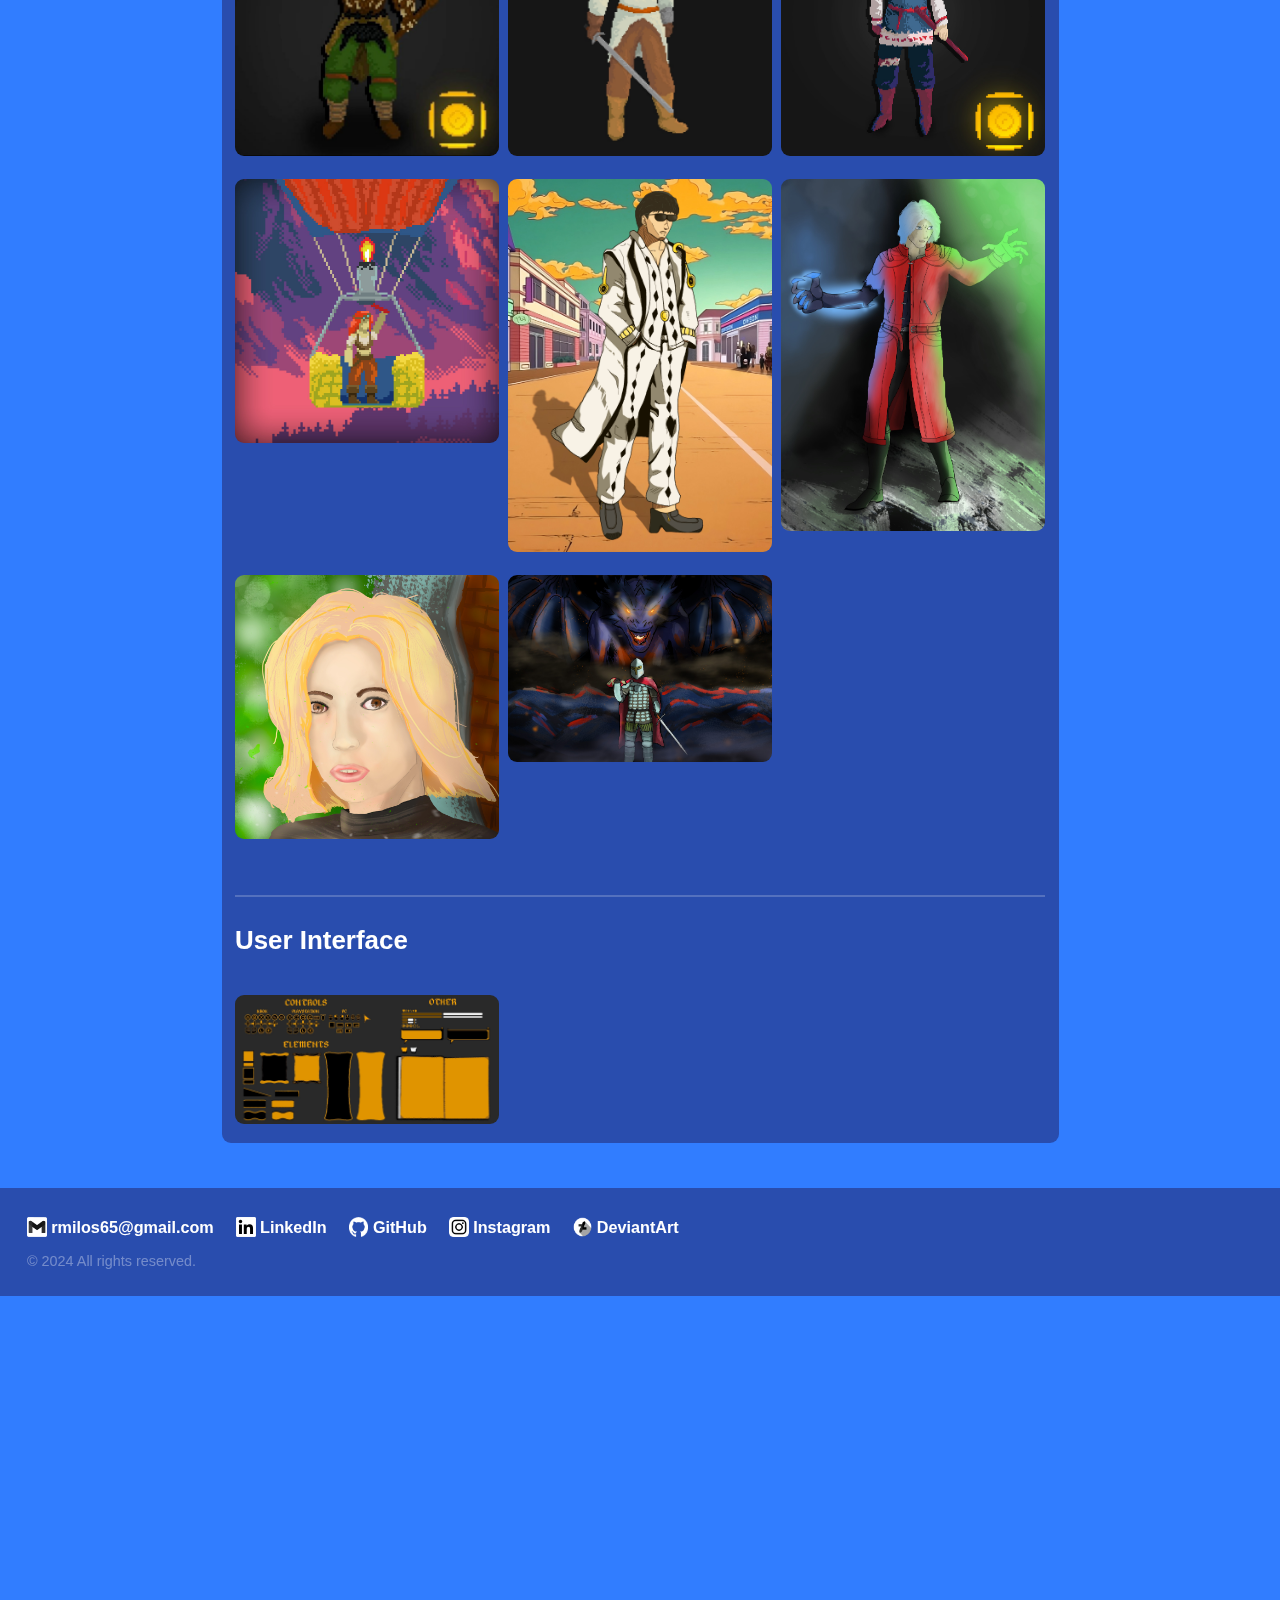
==== commit 2bc924c6: "FemaleFace.jpg added to Art tab" ====
--- a/Art.html
+++ b/Art.html
@@ -79,6 +79,7 @@
             <li><img src="Images/Art/Artwork/Delarah.jpg" alt="Delarah" onclick="window.open(this.src, '_blank');"></li>    
             <li><img src="Images/Art/Artwork/Jojo_Artstyle.jpg" alt="Jojo_Artstyle" onclick="window.open(this.src, '_blank');"></li>
             <li><img src="Images/Art/Artwork/DMC_Fanart.jpg" alt="DMC_Fanart" onclick="window.open(this.src, '_blank');"></li>
+            <li><img src="Images/Art/Artwork/FemaleFace.jpg" alt="FemaleFace" onclick="window.open(this.src, '_blank');"></li>    
             <li><img src="Images/Art/Artwork/DragonKnight.jpg" alt="DMC_Fanart" onclick="window.open(this.src, '_blank');"></li>
 
         </ul>
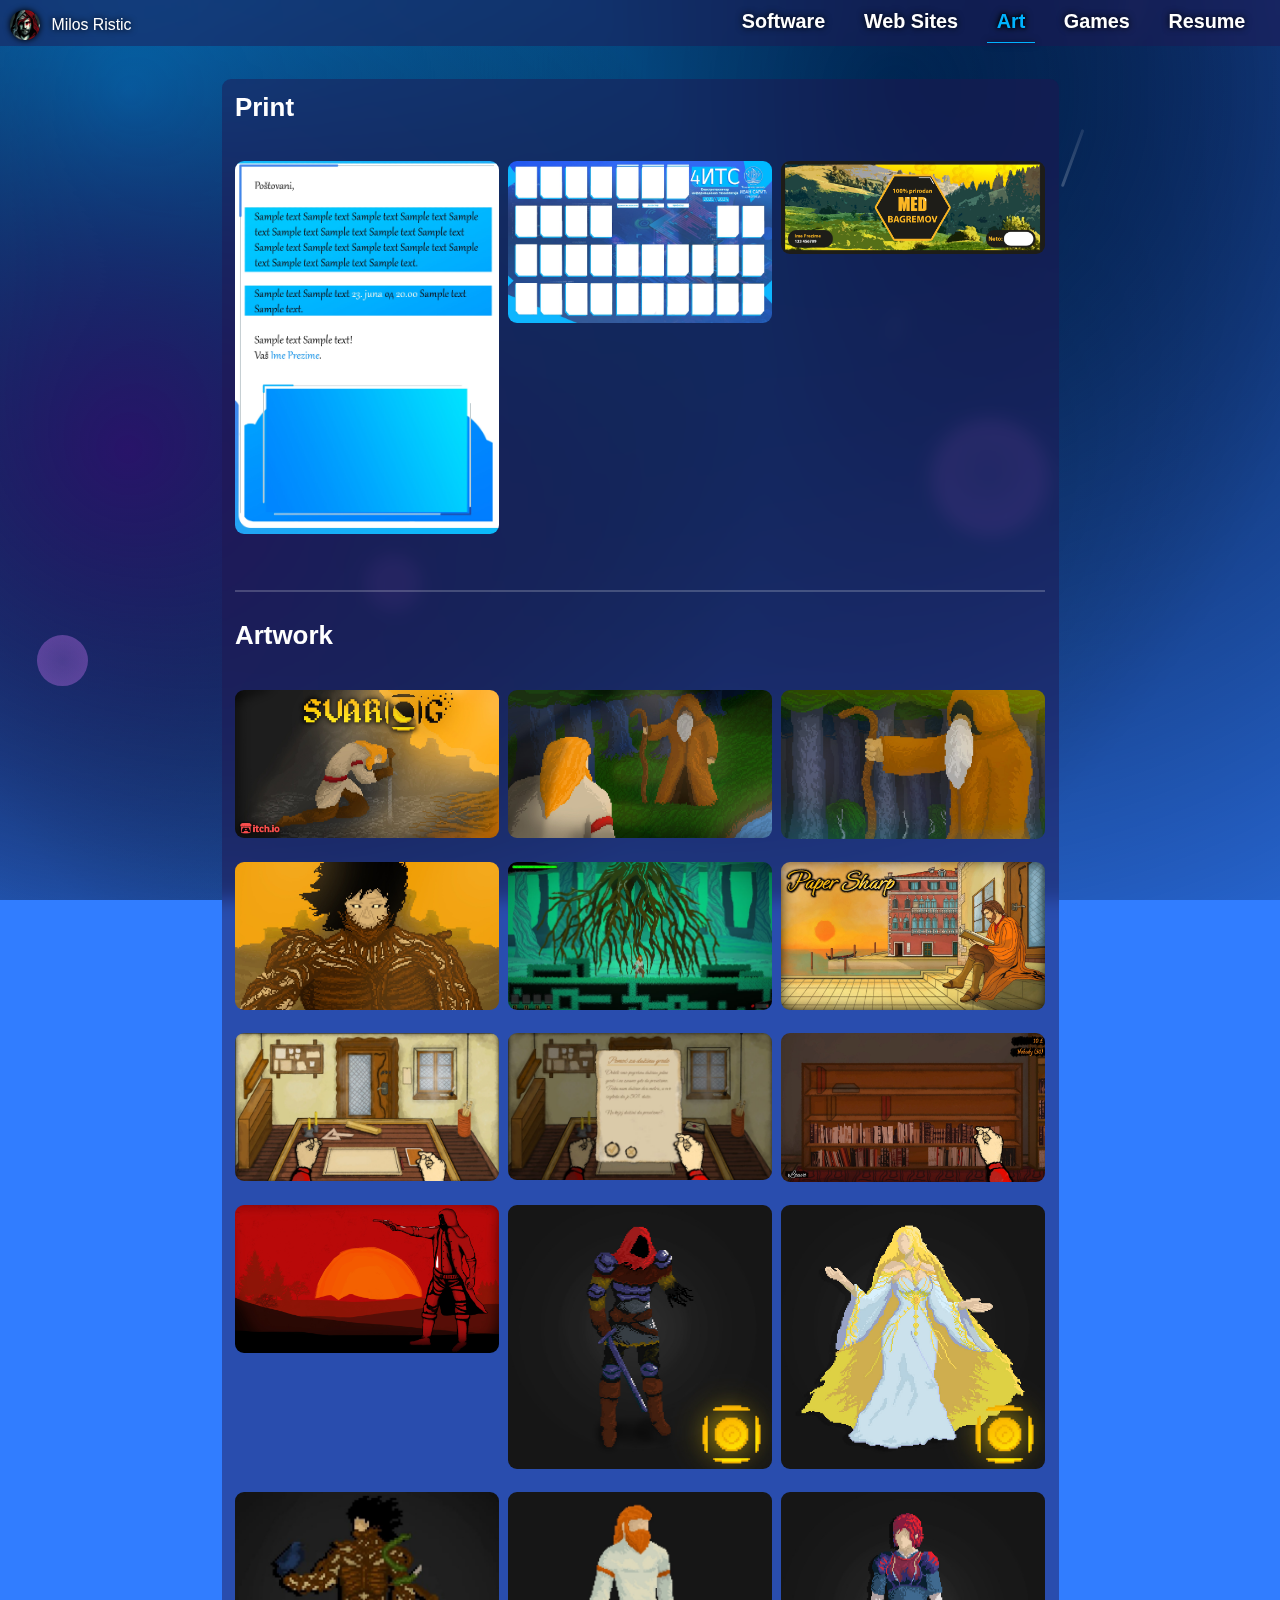
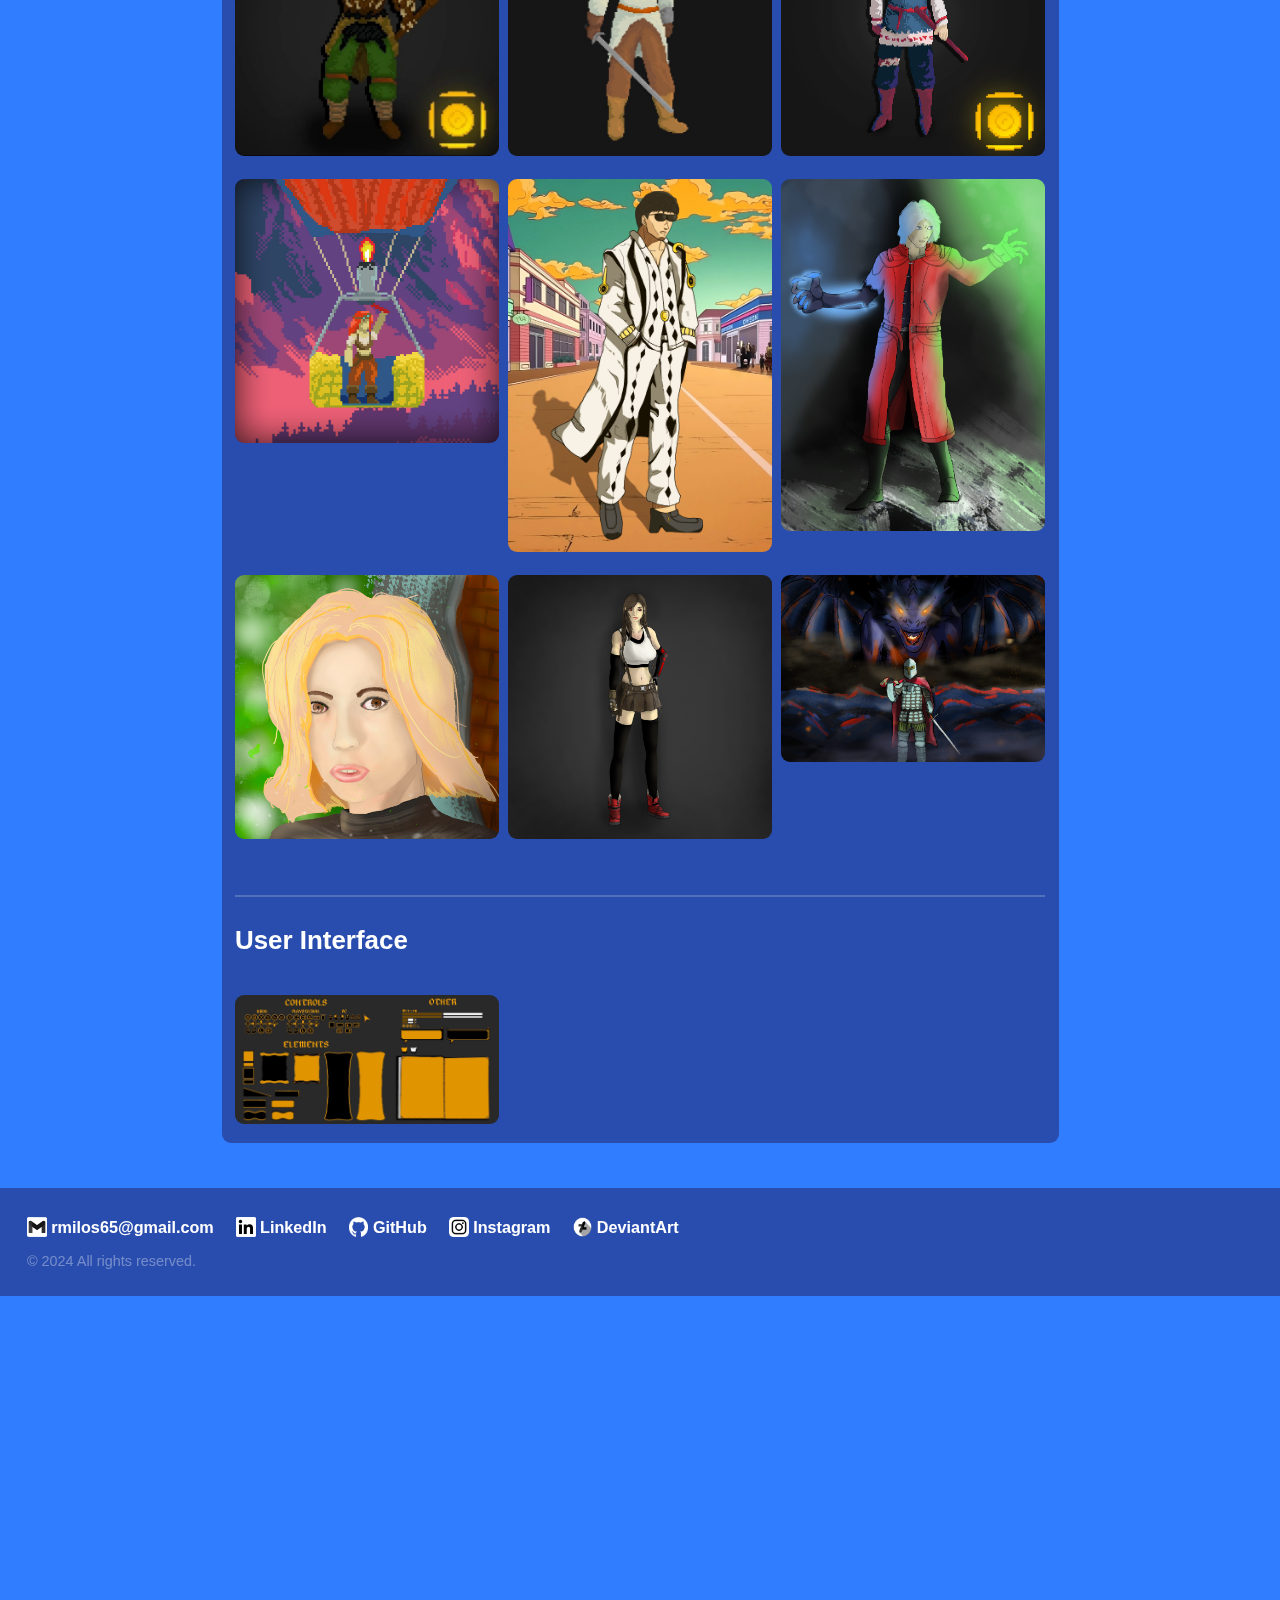
==== commit 0253ad1c: "Added Tifa artwork" ====
--- a/Art.html
+++ b/Art.html
@@ -80,6 +80,7 @@
             <li><img src="Images/Art/Artwork/Jojo_Artstyle.jpg" alt="Jojo_Artstyle" onclick="window.open(this.src, '_blank');"></li>
             <li><img src="Images/Art/Artwork/DMC_Fanart.jpg" alt="DMC_Fanart" onclick="window.open(this.src, '_blank');"></li>
             <li><img src="Images/Art/Artwork/FemaleFace.jpg" alt="FemaleFace" onclick="window.open(this.src, '_blank');"></li>    
+            <li><img src="Images/Art/Artwork/Tifa.jpg" alt="Tifa" onclick="window.open(this.src, '_blank');"></li>    
             <li><img src="Images/Art/Artwork/DragonKnight.jpg" alt="DMC_Fanart" onclick="window.open(this.src, '_blank');"></li>
 
         </ul>
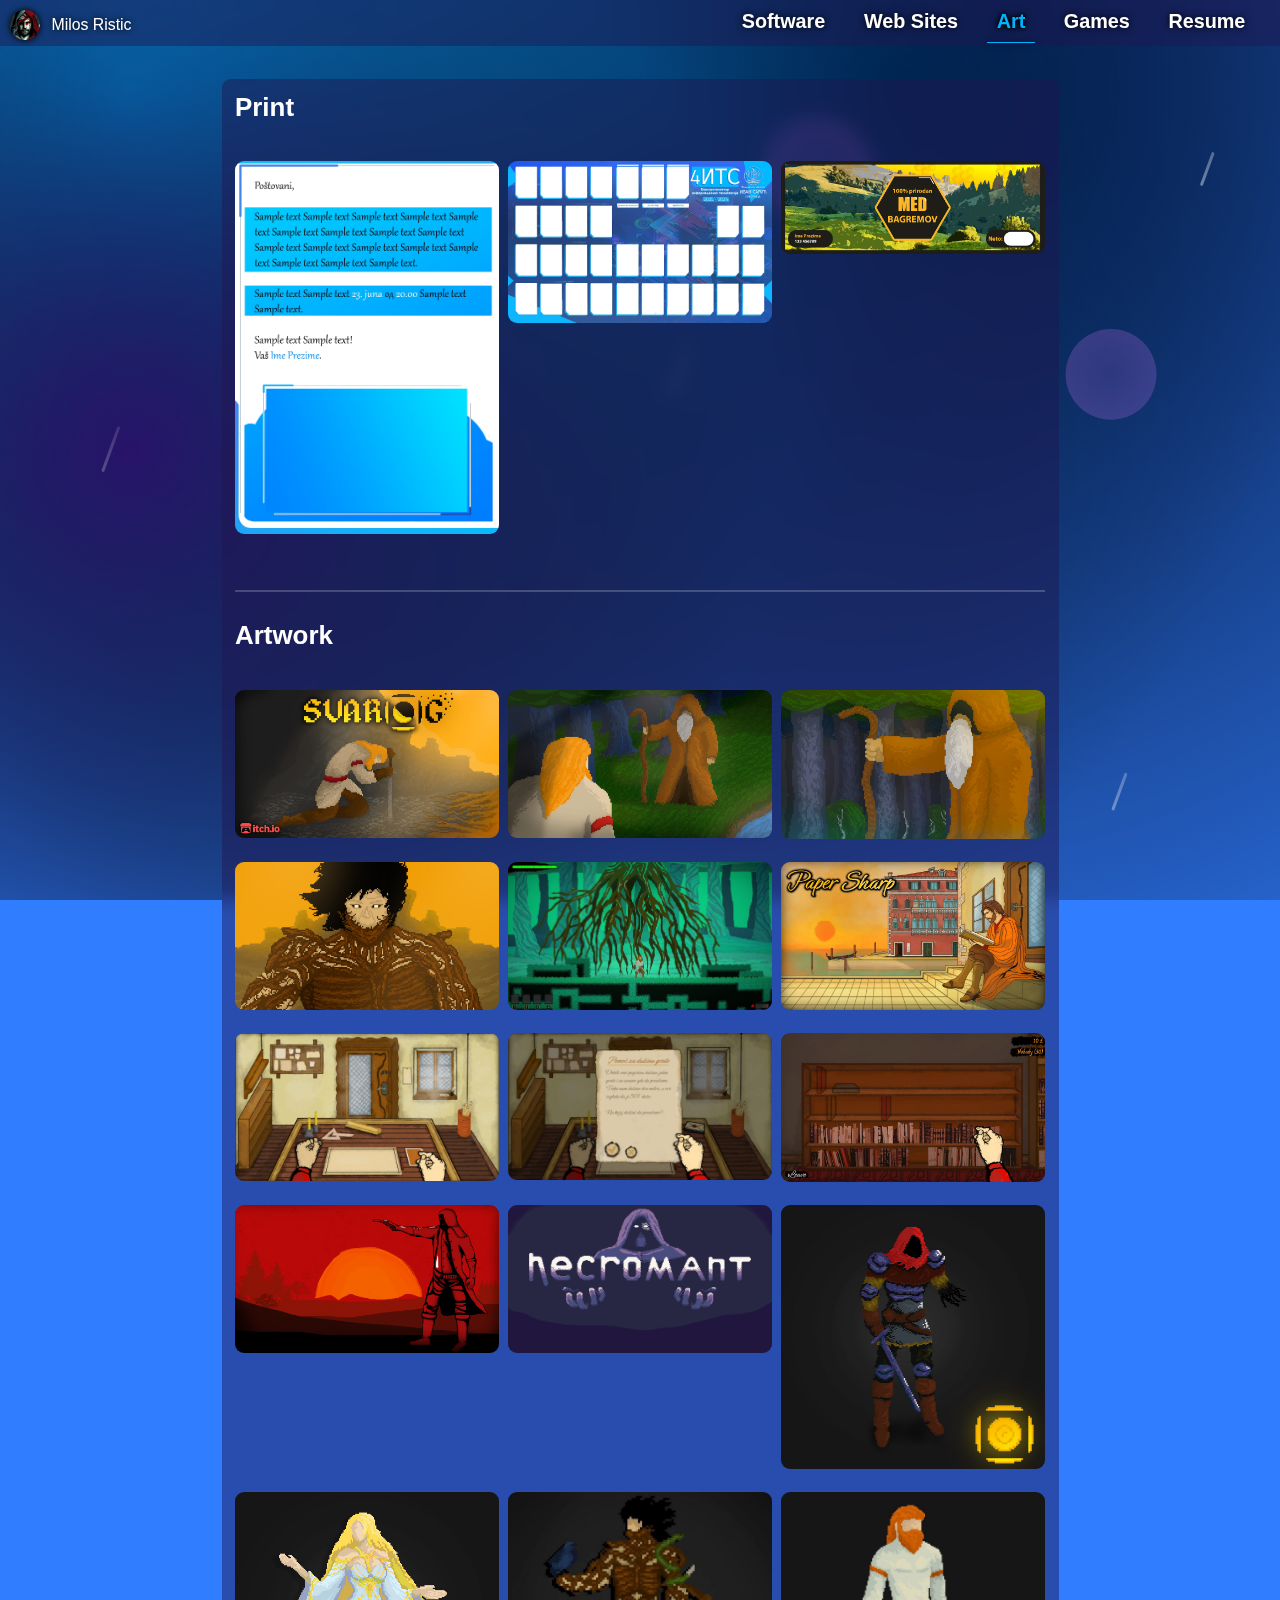
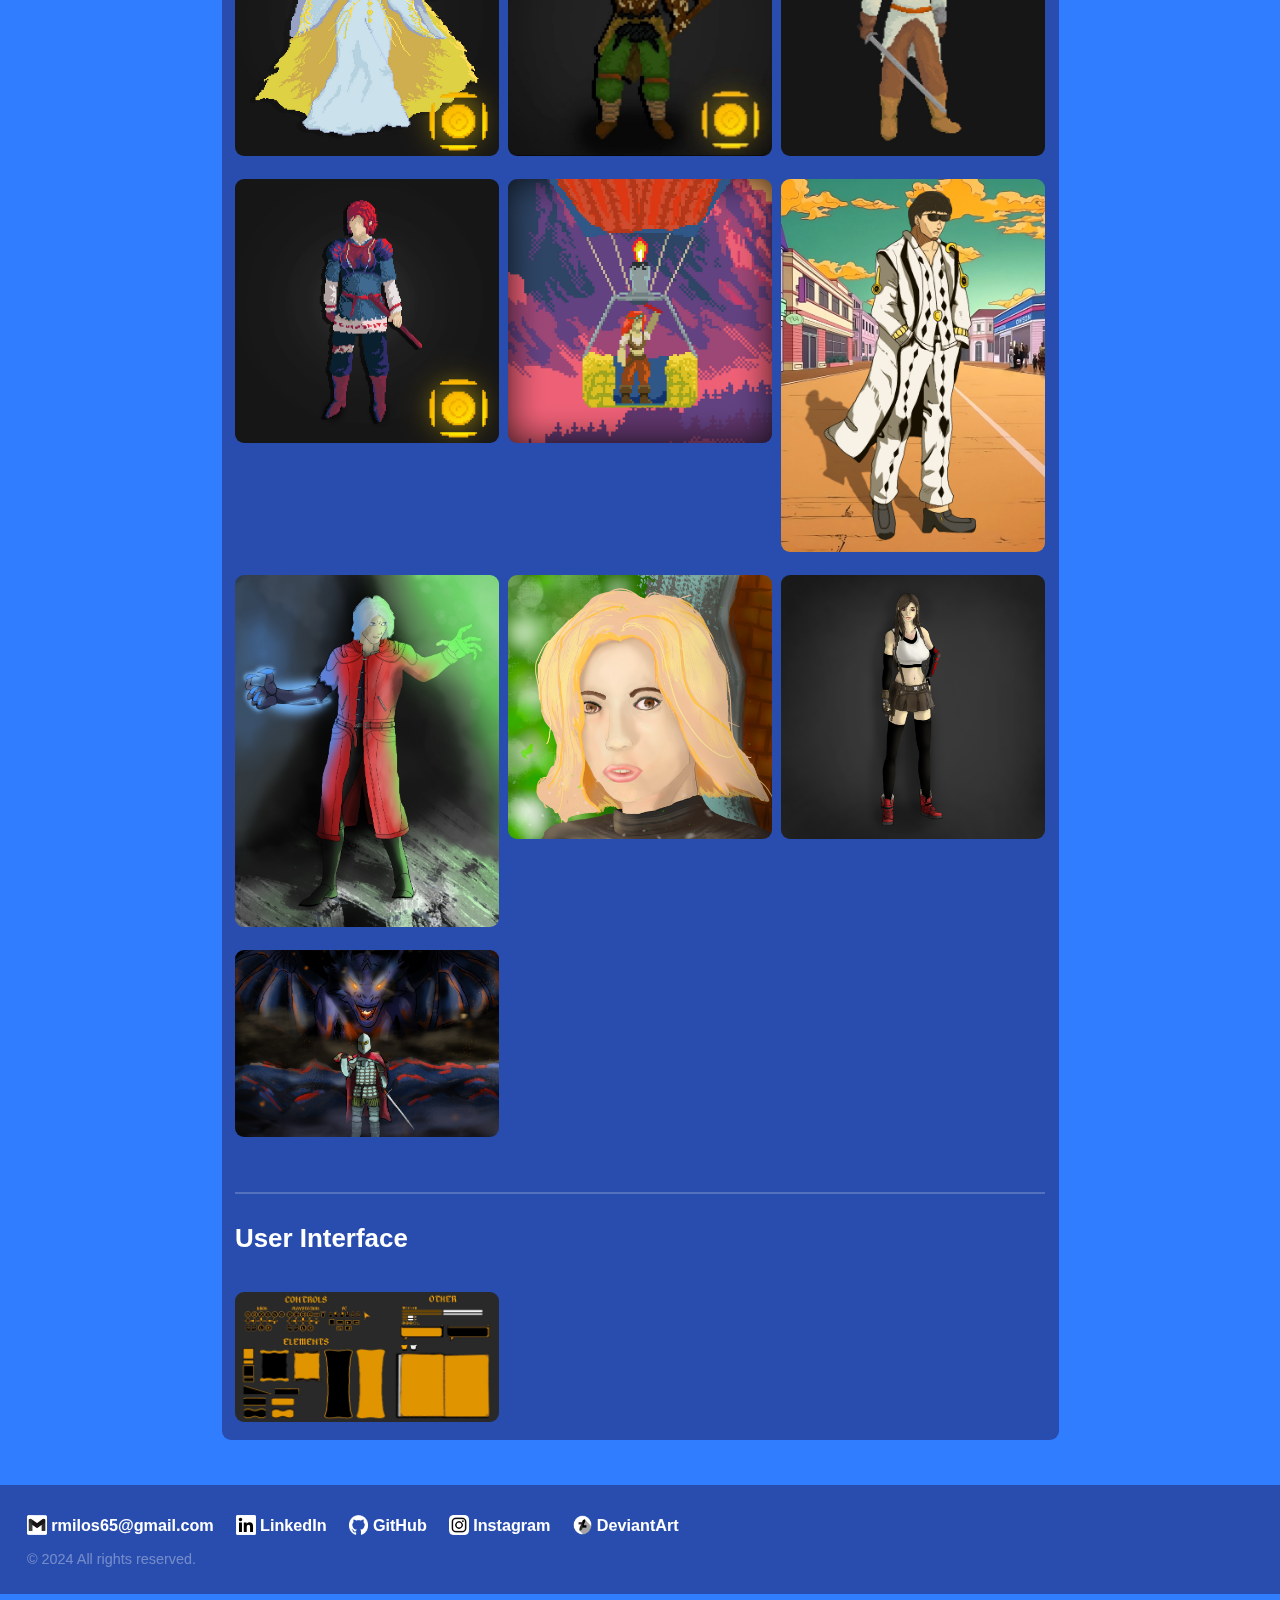
==== commit 9997b6cf: "Added Necromant art" ====
--- a/Art.html
+++ b/Art.html
@@ -70,6 +70,7 @@
             <li><img src="Images/Art/Artwork/Letter.jpg" alt="Letter" onclick="window.open(this.src, '_blank');"></li>
             <li><img src="Images/Art/Artwork/Library.jpg" alt="Library" onclick="window.open(this.src, '_blank');"></li>
             <li><img src="Images/Art/Artwork/RDR2_Fanart.jpg" alt="RDR2_Fanart" onclick="window.open(this.src, '_blank');"></li>
+            <li><img src="Images/Art/Artwork/Necromant.png" alt="Necromant" onclick="window.open(this.src, '_blank');"></li>
             <li><img src="Images/Art/Artwork/WraithSword.jpg" alt="WraithSwordsman" onclick="window.open(this.src, '_blank');"></li>
             <!-- <li><img src="Images/Art/Artwork/Veles_Old.jpg" alt="Veles-Old" onclick="window.open(this.src, '_blank');"></li> -->
             <li><img src="Images/Art/Artwork/Dola.jpg" alt="Veles" onclick="window.open(this.src, '_blank');"></li>
